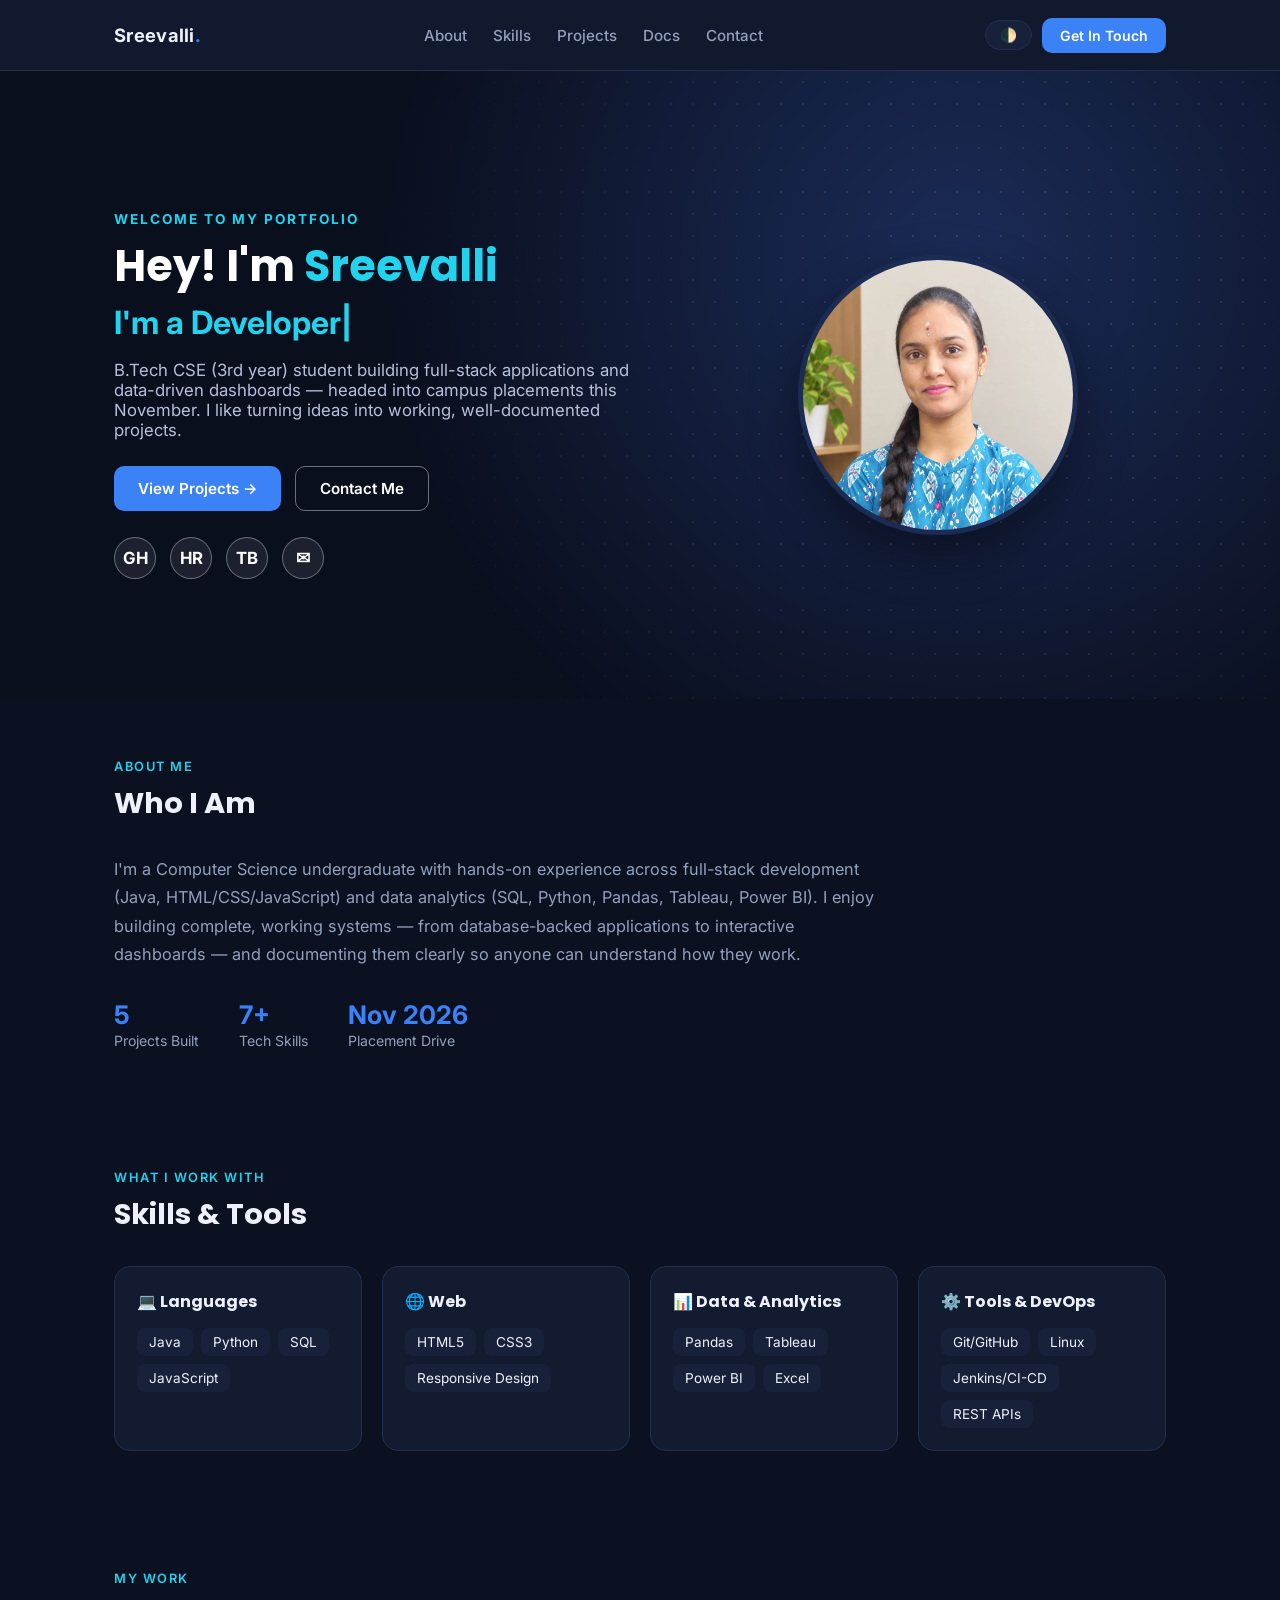
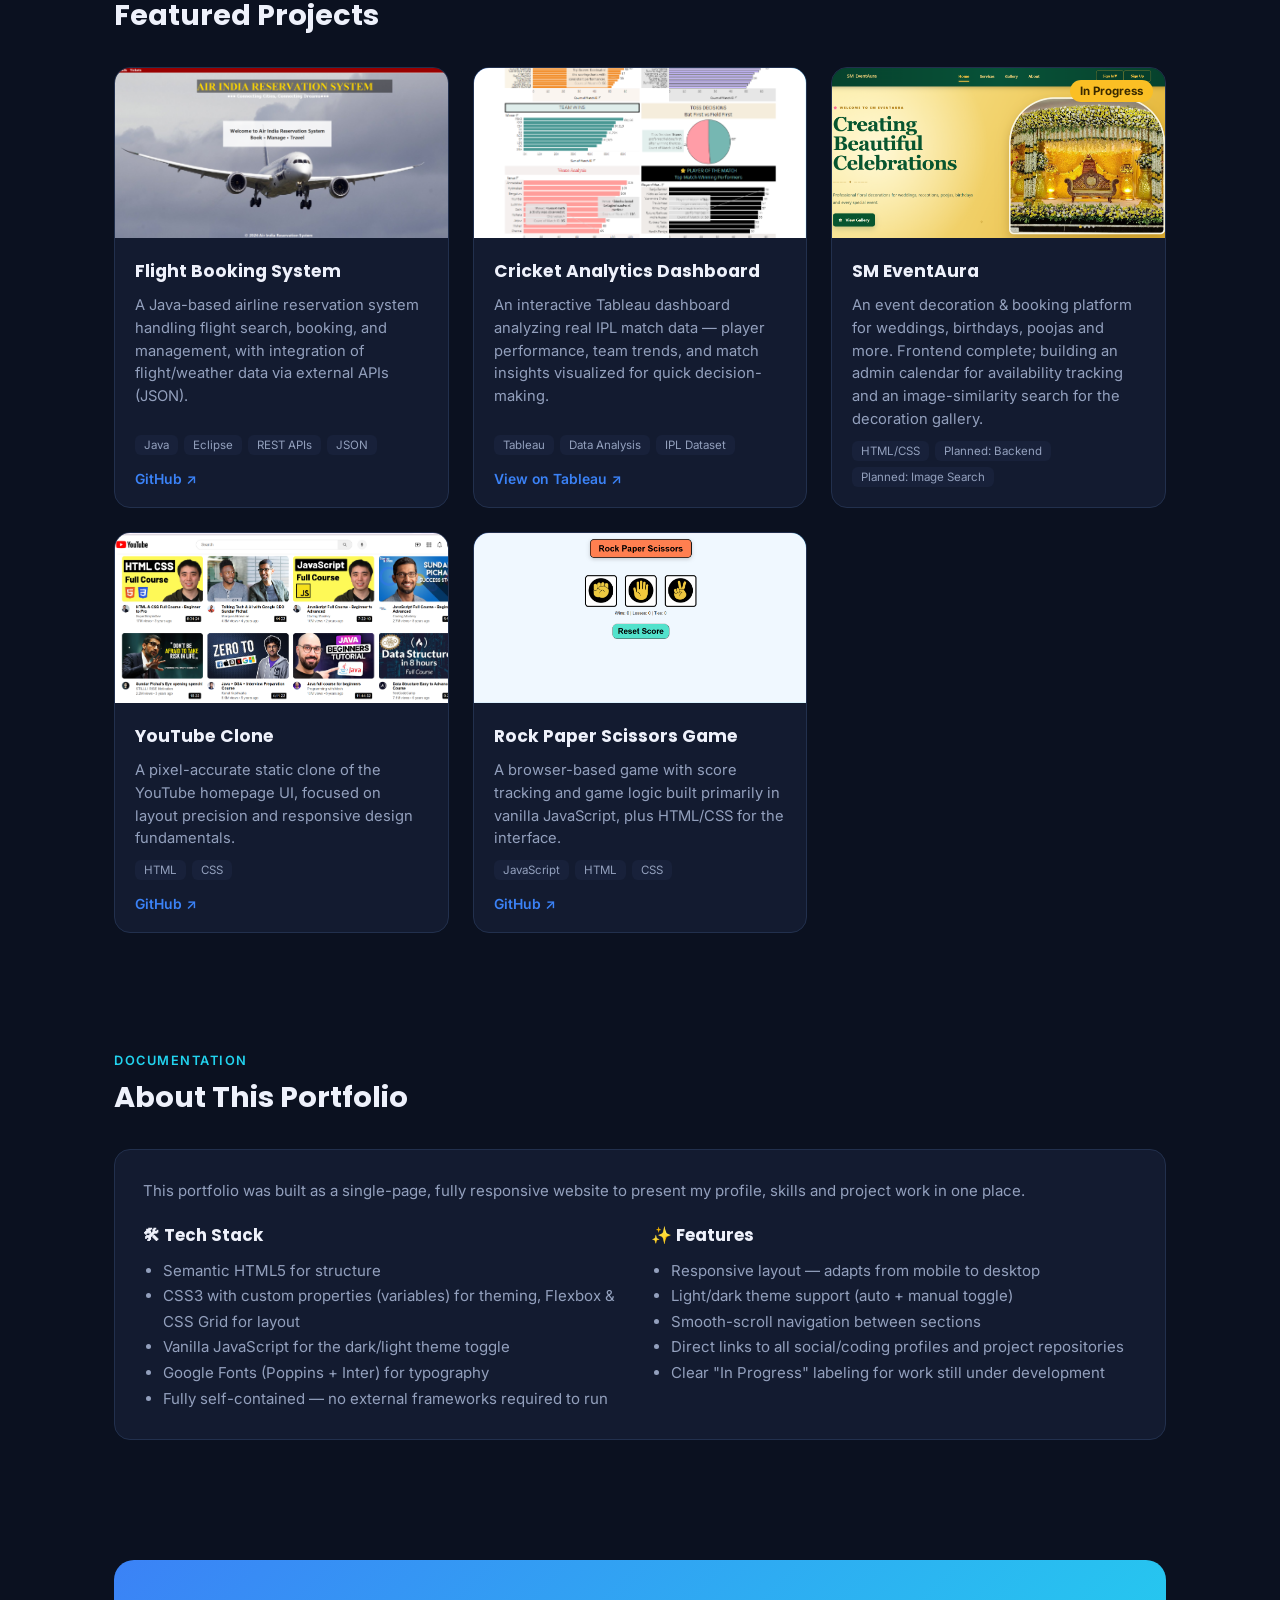
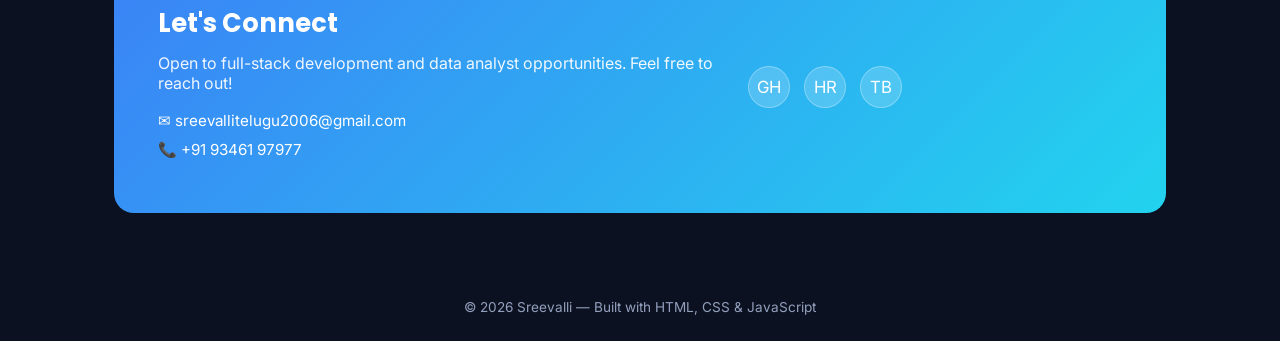
==== index.html @ 1c5c72eb "initial commit" ====
<!DOCTYPE html>
<html lang="en">
<head>
<meta charset="UTF-8">
<meta name="viewport" content="width=device-width, initial-scale=1, viewport-fit=cover">
<title>Sreevalli — Portfolio</title>
<link rel="preconnect" href="https://fonts.googleapis.com">
<link rel="preconnect" href="https://fonts.gstatic.com" crossorigin>
<link href="https://fonts.googleapis.com/css2?family=Poppins:wght@500;600;700&family=Inter:wght@400;500;600&display=swap" rel="stylesheet">
<style>
:root{
  --bg:#0b1120; --surface:#131b30; --text:#eef1fb; --muted:#93a0bd;
  --accent:#3b82f6; --accent2:#22d3ee; --border:#22304d; --chip:#18213a;
  --radius:16px; --herobg:#0a0f1e;
}
:root[data-theme="light"]{
  --bg:#f7f8fb; --surface:#ffffff; --text:#1c2333; --muted:#5b6472;
  --accent:#4f46e5; --accent2:#0d9488; --border:#e6e8f0; --chip:#eef0fb;
  --herobg:#0a0f1e;
}
*{box-sizing:border-box; margin:0; padding:0;}
html{scroll-behavior:smooth; scroll-padding-top: calc(70px + env(safe-area-inset-top,0px));}
body{
  background:var(--bg); color:var(--text); font-family:'Inter',sans-serif;
  padding-top:env(safe-area-inset-top,0px); padding-bottom:env(safe-area-inset-bottom,0px);
}
h1,h2,h3{font-family:'Poppins',sans-serif;}
a{color:inherit; text-decoration:none;}
img{max-width:100%; display:block;}
.wrap{max-width:1100px; margin:0 auto; padding:0 24px;}

/* NAV */
header{
  position:sticky; top:0; z-index:50; background:color-mix(in srgb, var(--surface) 88%, transparent);
  backdrop-filter:blur(10px); border-bottom:1px solid var(--border);
  padding-top:env(safe-area-inset-top,0px);
}
nav{display:flex; align-items:center; justify-content:space-between; height:70px;}
.logo{font-weight:700; font-size:1.15rem; letter-spacing:.3px;}
.navlinks{display:flex; gap:26px; font-size:.95rem; font-weight:500;}
.navlinks a{color:var(--muted); transition:color .2s;}
.navlinks a:hover{color:var(--accent);}
.themebtn{
  border:1px solid var(--border); background:var(--chip); color:var(--text);
  border-radius:20px; padding:6px 14px; font-size:.85rem; cursor:pointer;
}

/* HERO */
.herosection{
  background:radial-gradient(circle at 75% 30%, #1b2b57 0%, var(--herobg) 55%);
  position:relative; overflow:hidden; color:#eef1fb;
}
.herosection::before{
  content:""; position:absolute; inset:0;
  background-image:radial-gradient(rgba(255,255,255,.14) 1.4px, transparent 1.4px);
  background-size:22px 22px; -webkit-mask-image:radial-gradient(circle at 78% 45%, #000 0%, transparent 60%);
  mask-image:radial-gradient(circle at 78% 45%, #000 0%, transparent 60%);
}
.hero{padding:80px 0 60px; display:grid; grid-template-columns:1.1fr .9fr; gap:40px; align-items:center; position:relative; z-index:1;}
.eyebrow{color:var(--accent2); font-weight:700; font-size:.85rem; letter-spacing:2px; text-transform:uppercase; margin-bottom:14px;}
.hero h1{font-size:2.7rem; line-height:1.2; margin-bottom:10px; color:#fff;}
.hero .typeline{font-size:2rem; font-weight:700; color:var(--accent2); margin-bottom:18px; min-height:2.4rem;}
.hero .typeline::after{content:"|"; animation:blink 1s step-start infinite;}
@keyframes blink{50%{opacity:0;}}
.hero h1 span{color:var(--accent2);}
.hero p{color:#b7c0d9; font-size:1.05rem; max-width:520px; margin-bottom:26px;}
.herosection .social{
  background:rgba(255,255,255,.08); border:1.5px solid rgba(255,255,255,.35);
  color:#fff; font-weight:700;
}
.herosection .social:hover{background:var(--accent2); border-color:var(--accent2); color:#0a0f1e;}
.herosection .btn-outline{border-color:rgba(255,255,255,.4); color:#fff;}
.btnrow{display:flex; gap:14px; flex-wrap:wrap; margin-bottom:26px;}
.btn{padding:12px 24px; border-radius:10px; font-weight:600; font-size:.95rem; display:inline-flex; align-items:center; gap:8px;}
.btn-primary{background:var(--accent); color:#fff;}
.btn-outline{border:1.5px solid var(--border); color:var(--text);}
.socials{display:flex; gap:14px;}
.social{
  width:42px; height:42px; border-radius:50%; background:var(--chip); border:1px solid var(--border);
  display:flex; align-items:center; justify-content:center; font-size:1.05rem; transition:transform .2s, background .2s;
}
.social:hover{transform:translateY(-3px); background:var(--accent); color:#fff;}
.heroimg{
  position:relative; justify-self:center; width:280px; height:280px; border-radius:50%;
  overflow:hidden; border:5px solid var(--surface); box-shadow:0 20px 45px rgba(20,20,40,.18);
}
.heroimg img{width:100%; height:100%; object-fit:cover; object-position:center 8%;}

/* SECTION */
section{padding:60px 0;}
.sectiontag{color:var(--accent2); font-weight:600; font-size:.8rem; letter-spacing:1.5px; text-transform:uppercase;}
.sectiontitle{font-size:1.8rem; margin:8px 0 30px;}

/* ABOUT */
.about p{color:var(--muted); line-height:1.75; max-width:760px; font-size:1.02rem;}
.about .stats{display:flex; gap:40px; margin-top:30px; flex-wrap:wrap;}
.stat b{font-size:1.6rem; display:block; color:var(--accent);}
.stat span{color:var(--muted); font-size:.88rem;}

/* SKILLS */
.skillgrid{display:grid; grid-template-columns:repeat(auto-fit,minmax(230px,1fr)); gap:20px;}
.skillcard{background:var(--surface); border:1px solid var(--border); border-radius:var(--radius); padding:22px;}
.skillcard h3{font-size:1rem; margin-bottom:14px;}
.chips{display:flex; flex-wrap:wrap; gap:8px;}
.chip{background:var(--chip); border-radius:8px; padding:6px 12px; font-size:.85rem; color:var(--text);}

/* PROJECTS */
.projgrid{display:grid; grid-template-columns:repeat(auto-fit,minmax(300px,1fr)); gap:24px;}
.card{
  background:var(--surface); border:1px solid var(--border); border-radius:var(--radius);
  overflow:hidden; display:flex; flex-direction:column;
}
.cardimg{height:170px; background:linear-gradient(135deg,var(--accent),var(--accent2)); display:flex; align-items:center; justify-content:center; overflow:hidden; position:relative;}
.cardimg img{width:100%; height:100%; object-fit:cover;}
.cardimg .emoji{font-size:3rem;}
.badge{
  position:absolute; top:12px; right:12px; background:#fbbf24; color:#3a2a00; font-size:.72rem;
  font-weight:700; padding:4px 10px; border-radius:20px;
}
.cardbody{padding:20px; display:flex; flex-direction:column; gap:10px; flex:1;}
.cardbody h3{font-size:1.08rem;}
.cardbody p{color:var(--muted); font-size:.92rem; line-height:1.55; flex:1;}
.tags{display:flex; flex-wrap:wrap; gap:6px;}
.tag{font-size:.72rem; background:var(--chip); padding:3px 9px; border-radius:6px; color:var(--muted);}
.cardlinks{display:flex; gap:14px; margin-top:6px; font-size:.87rem; font-weight:600;}
.cardlinks a{color:var(--accent);}
.cardlinks a:hover{text-decoration:underline;}

/* DOCS */
.docbox{background:var(--surface); border:1px solid var(--border); border-radius:var(--radius); padding:28px;}
.docbox h3{font-size:1.05rem; margin-bottom:10px;}
.docbox p, .docbox li{color:var(--muted); font-size:.94rem; line-height:1.7;}
.docbox ul{padding-left:20px; margin-top:6px;}
.docgrid{display:grid; grid-template-columns:1fr 1fr; gap:22px; margin-top:18px;}

/* CONTACT */
.contactcard{
  background:linear-gradient(135deg,var(--accent),var(--accent2)); border-radius:20px; padding:44px;
  color:#fff; display:grid; grid-template-columns:1.2fr .8fr; gap:30px; align-items:center;
}
.contactcard h2{font-size:1.6rem; margin-bottom:10px;}
.contactcard p{opacity:.92; margin-bottom:18px;}
.contactcard .item{display:flex; align-items:center; gap:10px; margin-bottom:10px; font-size:.95rem;}
.contactcard .social{background:rgba(255,255,255,.18); border-color:rgba(255,255,255,.3); color:#fff;}
.contactcard .social:hover{background:#fff; color:var(--accent);}
footer{text-align:center; padding:26px 0; color:var(--muted); font-size:.85rem;}

@media(max-width:800px){
  .hero{grid-template-columns:1fr; text-align:center; padding-top:40px;}
  .hero p{margin-left:auto; margin-right:auto;}
  .btnrow, .socials{justify-content:center;}
  .heroimg{order:-1; width:200px; height:200px;}
  .navlinks{display:none;}
  .contactcard{grid-template-columns:1fr;}
  .docgrid{grid-template-columns:1fr;}
}
</style>
</head>
<body>

<header>
  <div class="wrap"><nav>
    <div class="logo">Sreevalli<span style="color:var(--accent)">.</span></div>
    <div class="navlinks">
      <a href="#about">About</a><a href="#skills">Skills</a><a href="#projects">Projects</a><a href="#docs">Docs</a><a href="#contact">Contact</a>
    </div>
    <div style="display:flex; gap:10px; align-items:center;">
      <button class="themebtn" onclick="toggleTheme()">🌓</button>
      <a href="#contact" class="btn btn-primary" style="padding:9px 18px; font-size:.88rem;">Get In Touch</a>
    </div>
  </nav></div>
</header>

<section class="herosection" id="home"><div class="wrap">
  <div class="hero">
    <div>
      <div class="eyebrow">Welcome to my portfolio</div>
      <h1>Hey! I'm <span>Sreevalli</span></h1>
      <div class="typeline" id="typeline"></div>
      <p>B.Tech CSE (3rd year) student building full-stack applications and data-driven dashboards — headed into campus placements this November. I like turning ideas into working, well-documented projects.</p>
      <div class="btnrow">
        <a href="#projects" class="btn btn-primary">View Projects →</a>
        <a href="#contact" class="btn btn-outline">Contact Me</a>
      </div>
      <div class="socials">
        <a class="social" href="https://github.com/Sreevalli476" target="_blank" title="GitHub">GH</a>
        <a class="social" href="https://www.hackerrank.com/profile/sreevallitelugu1" target="_blank" title="HackerRank">HR</a>
        <a class="social" href="https://public.tableau.com/app/profile/sreevalli.telugu/vizzes" target="_blank" title="Tableau Public">TB</a>
        <a class="social" href="mailto:sreevallitelugu2006@gmail.com" title="Email">✉</a>
      </div>
    </div>
    <div class="heroimg" style="border-color:#1c2b52; box-shadow:0 20px 50px rgba(0,0,0,.4);"><img src="photo.jpg" alt="Sreevalli"></div>
  </div></div></section>

<div class="wrap">
  <section class="about" id="about">
    <div class="sectiontag">About Me</div>
    <h2 class="sectiontitle">Who I Am</h2>
    <p>I'm a Computer Science undergraduate with hands-on experience across full-stack development (Java, HTML/CSS/JavaScript) and data analytics (SQL, Python, Pandas, Tableau, Power BI). I enjoy building complete, working systems — from database-backed applications to interactive dashboards — and documenting them clearly so anyone can understand how they work.</p>
    <div class="stats">
      <div class="stat"><b>5</b><span>Projects Built</span></div>
      <div class="stat"><b>7+</b><span>Tech Skills</span></div>
      <div class="stat"><b>Nov 2026</b><span>Placement Drive</span></div>
    </div>
  </section>

  <section id="skills">
    <div class="sectiontag">What I Work With</div>
    <h2 class="sectiontitle">Skills &amp; Tools</h2>
    <div class="skillgrid">
      <div class="skillcard"><h3>💻 Languages</h3><div class="chips">
        <span class="chip">Java</span><span class="chip">Python</span><span class="chip">SQL</span><span class="chip">JavaScript</span>
      </div></div>
      <div class="skillcard"><h3>🌐 Web</h3><div class="chips">
        <span class="chip">HTML5</span><span class="chip">CSS3</span><span class="chip">Responsive Design</span>
      </div></div>
      <div class="skillcard"><h3>📊 Data &amp; Analytics</h3><div class="chips">
        <span class="chip">Pandas</span><span class="chip">Tableau</span><span class="chip">Power BI</span><span class="chip">Excel</span>
      </div></div>
      <div class="skillcard"><h3>⚙️ Tools &amp; DevOps</h3><div class="chips">
        <span class="chip">Git/GitHub</span><span class="chip">Linux</span><span class="chip">Jenkins/CI-CD</span><span class="chip">REST APIs</span>
      </div></div>
    </div>
  </section>

  <section id="projects">
    <div class="sectiontag">My Work</div>
    <h2 class="sectiontitle">Featured Projects</h2>
    <div class="projgrid">

      <div class="card">
        <div class="cardimg"><img src="flight.png" alt="Flight Booking System"></div>
        <div class="cardbody">
          <h3>Flight Booking System</h3>
          <p>A Java-based airline reservation system handling flight search, booking, and management, with integration of flight/weather data via external APIs (JSON).</p>
          <div class="tags"><span class="tag">Java</span><span class="tag">Eclipse</span><span class="tag">REST APIs</span><span class="tag">JSON</span></div>
          <div class="cardlinks"><a href="https://github.com/Sreevalli476/FlightBookingSystem" target="_blank">GitHub ↗</a></div>
        </div>
      </div>

      <div class="card">
        <div class="cardimg"><img src="tableau.png" alt="Cricket Analytics Dashboard"></div>
        <div class="cardbody">
          <h3>Cricket Analytics Dashboard</h3>
          <p>An interactive Tableau dashboard analyzing real IPL match data — player performance, team trends, and match insights visualized for quick decision-making.</p>
          <div class="tags"><span class="tag">Tableau</span><span class="tag">Data Analysis</span><span class="tag">IPL Dataset</span></div>
          <div class="cardlinks"><a href="https://public.tableau.com/app/profile/sreevalli.telugu/vizzes" target="_blank">View on Tableau ↗</a></div>
        </div>
      </div>

      <div class="card">
        <div class="cardimg"><img src="sm.png" alt="SM EventAura"><span class="badge">In Progress</span></div>
        <div class="cardbody">
          <h3>SM EventAura</h3>
          <p>An event decoration &amp; booking platform for weddings, birthdays, poojas and more. Frontend complete; building an admin calendar for availability tracking and an image-similarity search for the decoration gallery.</p>
          <div class="tags"><span class="tag">HTML/CSS</span><span class="tag">Planned: Backend</span><span class="tag">Planned: Image Search</span></div>
        </div>
      </div>

      <div class="card">
        <div class="cardimg"><img src="html-css.png" alt="YouTube Clone"></div>
        <div class="cardbody">
          <h3>YouTube Clone</h3>
          <p>A pixel-accurate static clone of the YouTube homepage UI, focused on layout precision and responsive design fundamentals.</p>
          <div class="tags"><span class="tag">HTML</span><span class="tag">CSS</span></div>
          <div class="cardlinks"><a href="https://github.com/Sreevalli476/youtube-clone-html-css" target="_blank">GitHub ↗</a></div>
        </div>
      </div>

      <div class="card">
        <div class="cardimg"><img src="rps.png" alt="Rock Paper Scissors Game"></div>
        <div class="cardbody">
          <h3>Rock Paper Scissors Game</h3>
          <p>A browser-based game with score tracking and game logic built primarily in vanilla JavaScript, plus HTML/CSS for the interface.</p>
          <div class="tags"><span class="tag">JavaScript</span><span class="tag">HTML</span><span class="tag">CSS</span></div>
          <div class="cardlinks"><a href="https://github.com/Sreevalli476/rock-paper-scissors-game" target="_blank">GitHub ↗</a></div>
        </div>
      </div>

    </div>
  </section>

  <section id="docs">
    <div class="sectiontag">Documentation</div>
    <h2 class="sectiontitle">About This Portfolio</h2>
    <div class="docbox">
      <p>This portfolio was built as a single-page, fully responsive website to present my profile, skills and project work in one place.</p>
      <div class="docgrid">
        <div>
          <h3>🛠 Tech Stack</h3>
          <ul>
            <li>Semantic HTML5 for structure</li>
            <li>CSS3 with custom properties (variables) for theming, Flexbox &amp; CSS Grid for layout</li>
            <li>Vanilla JavaScript for the dark/light theme toggle</li>
            <li>Google Fonts (Poppins + Inter) for typography</li>
            <li>Fully self-contained — no external frameworks required to run</li>
          </ul>
        </div>
        <div>
          <h3>✨ Features</h3>
          <ul>
            <li>Responsive layout — adapts from mobile to desktop</li>
            <li>Light/dark theme support (auto + manual toggle)</li>
            <li>Smooth-scroll navigation between sections</li>
            <li>Direct links to all social/coding profiles and project repositories</li>
            <li>Clear "In Progress" labeling for work still under development</li>
          </ul>
        </div>
      </div>
    </div>
  </section>

  <section id="contact">
    <div class="contactcard">
      <div>
        <h2>Let's Connect</h2>
        <p>Open to full-stack development and data analyst opportunities. Feel free to reach out!</p>
        <div class="item">✉ sreevallitelugu2006@gmail.com</div>
        <div class="item">📞 +91 93461 97977</div>
      </div>
      <div class="socials">
        <a class="social" href="https://github.com/Sreevalli476" target="_blank">GH</a>
        <a class="social" href="https://www.hackerrank.com/profile/sreevallitelugu1" target="_blank">HR</a>
        <a class="social" href="https://public.tableau.com/app/profile/sreevalli.telugu/vizzes" target="_blank">TB</a>
      </div>
    </div>
  </section>
</div>

<footer>© 2026 Sreevalli — Built with HTML, CSS &amp; JavaScript</footer>

<script>
function toggleTheme(){
  const root = document.documentElement;
  if(root.getAttribute('data-theme') === 'light'){ root.removeAttribute('data-theme'); }
  else { root.setAttribute('data-theme','light'); }
}
(function(){
  const roles = ["I'm a Developer", "I'm a Data Analyst", "I build full-stack apps"];
  const el = document.getElementById('typeline');
  if(!el) return;
  let r = 0, i = 0, deleting = false;
  function tick(){
    const word = roles[r];
    el.textContent = deleting ? word.slice(0, i--) : word.slice(0, i++);
    let delay = deleting ? 40 : 80;
    if(!deleting && i > word.length){ deleting = true; delay = 1200; }
    else if(deleting && i < 0){ deleting = false; r = (r+1) % roles.length; i = 0; delay = 300; }
    setTimeout(tick, delay);
  }
  tick();
})();
</script>
</body>
</html>
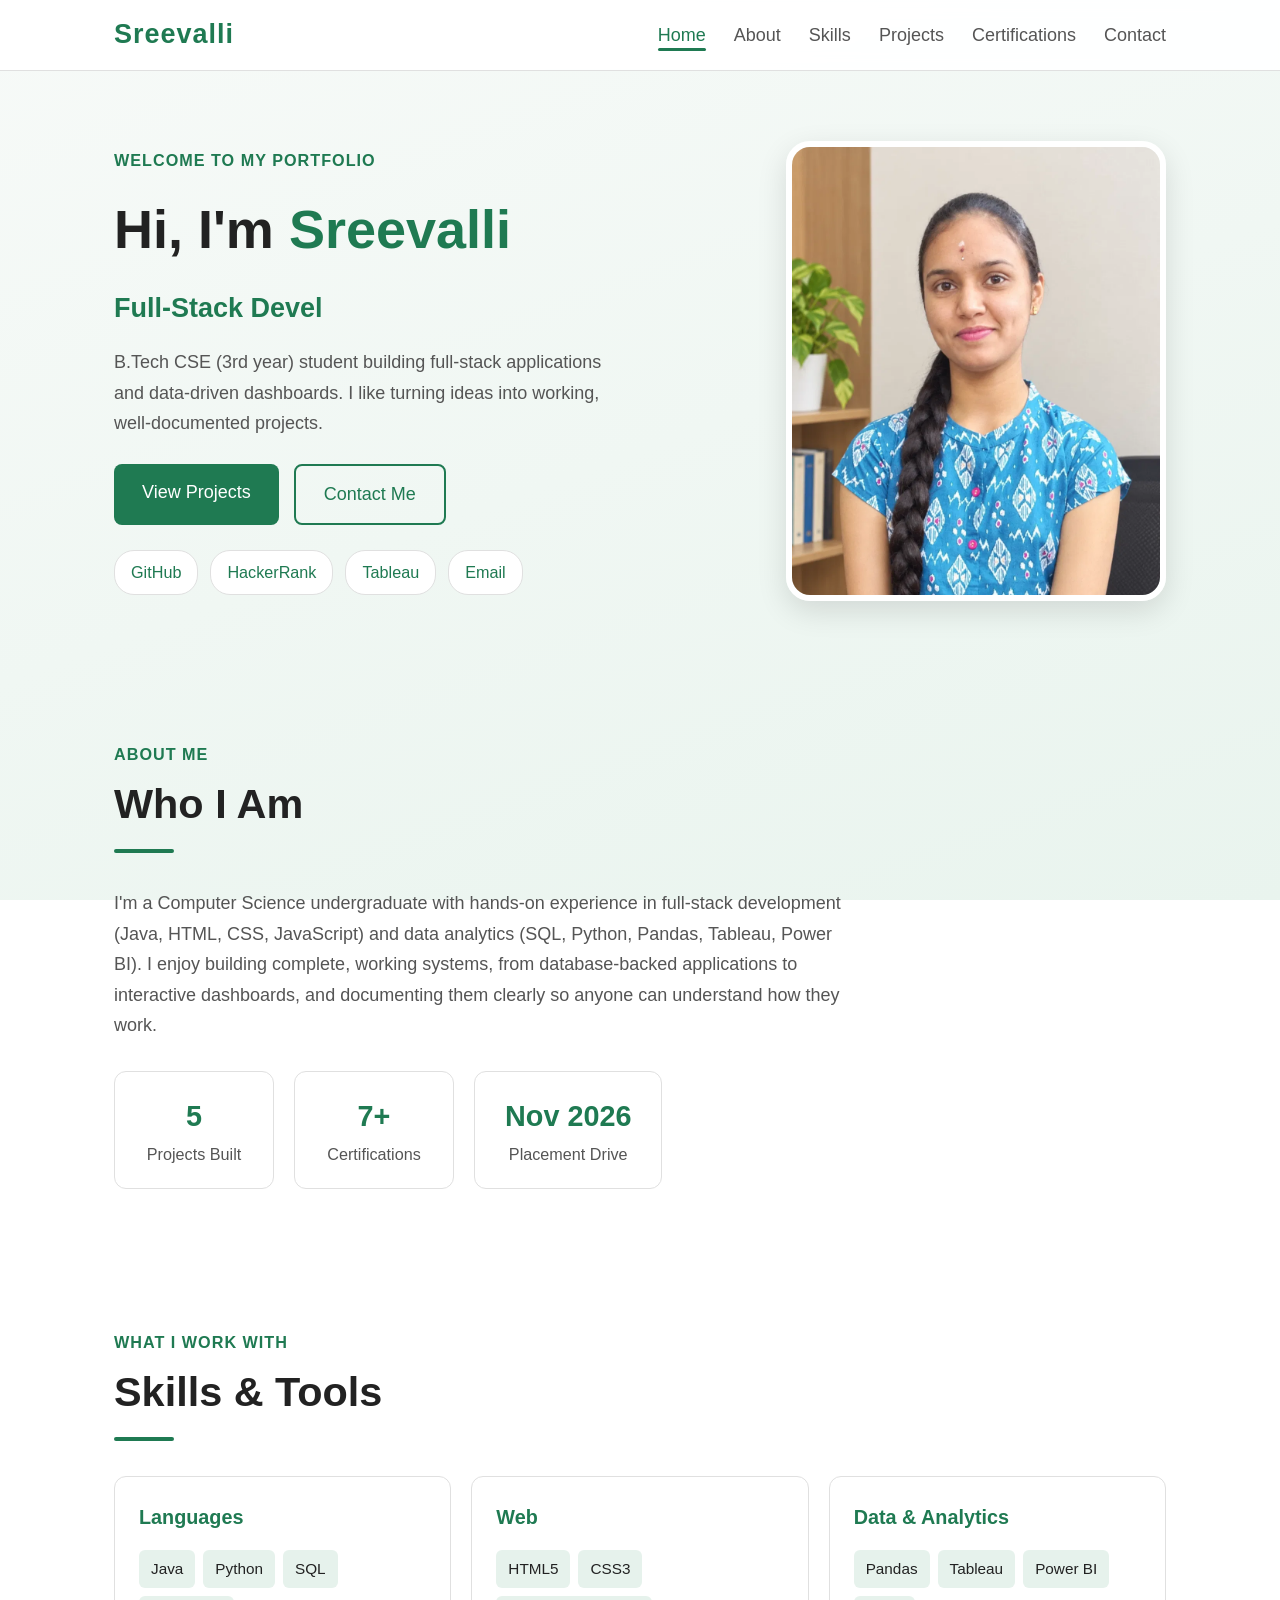
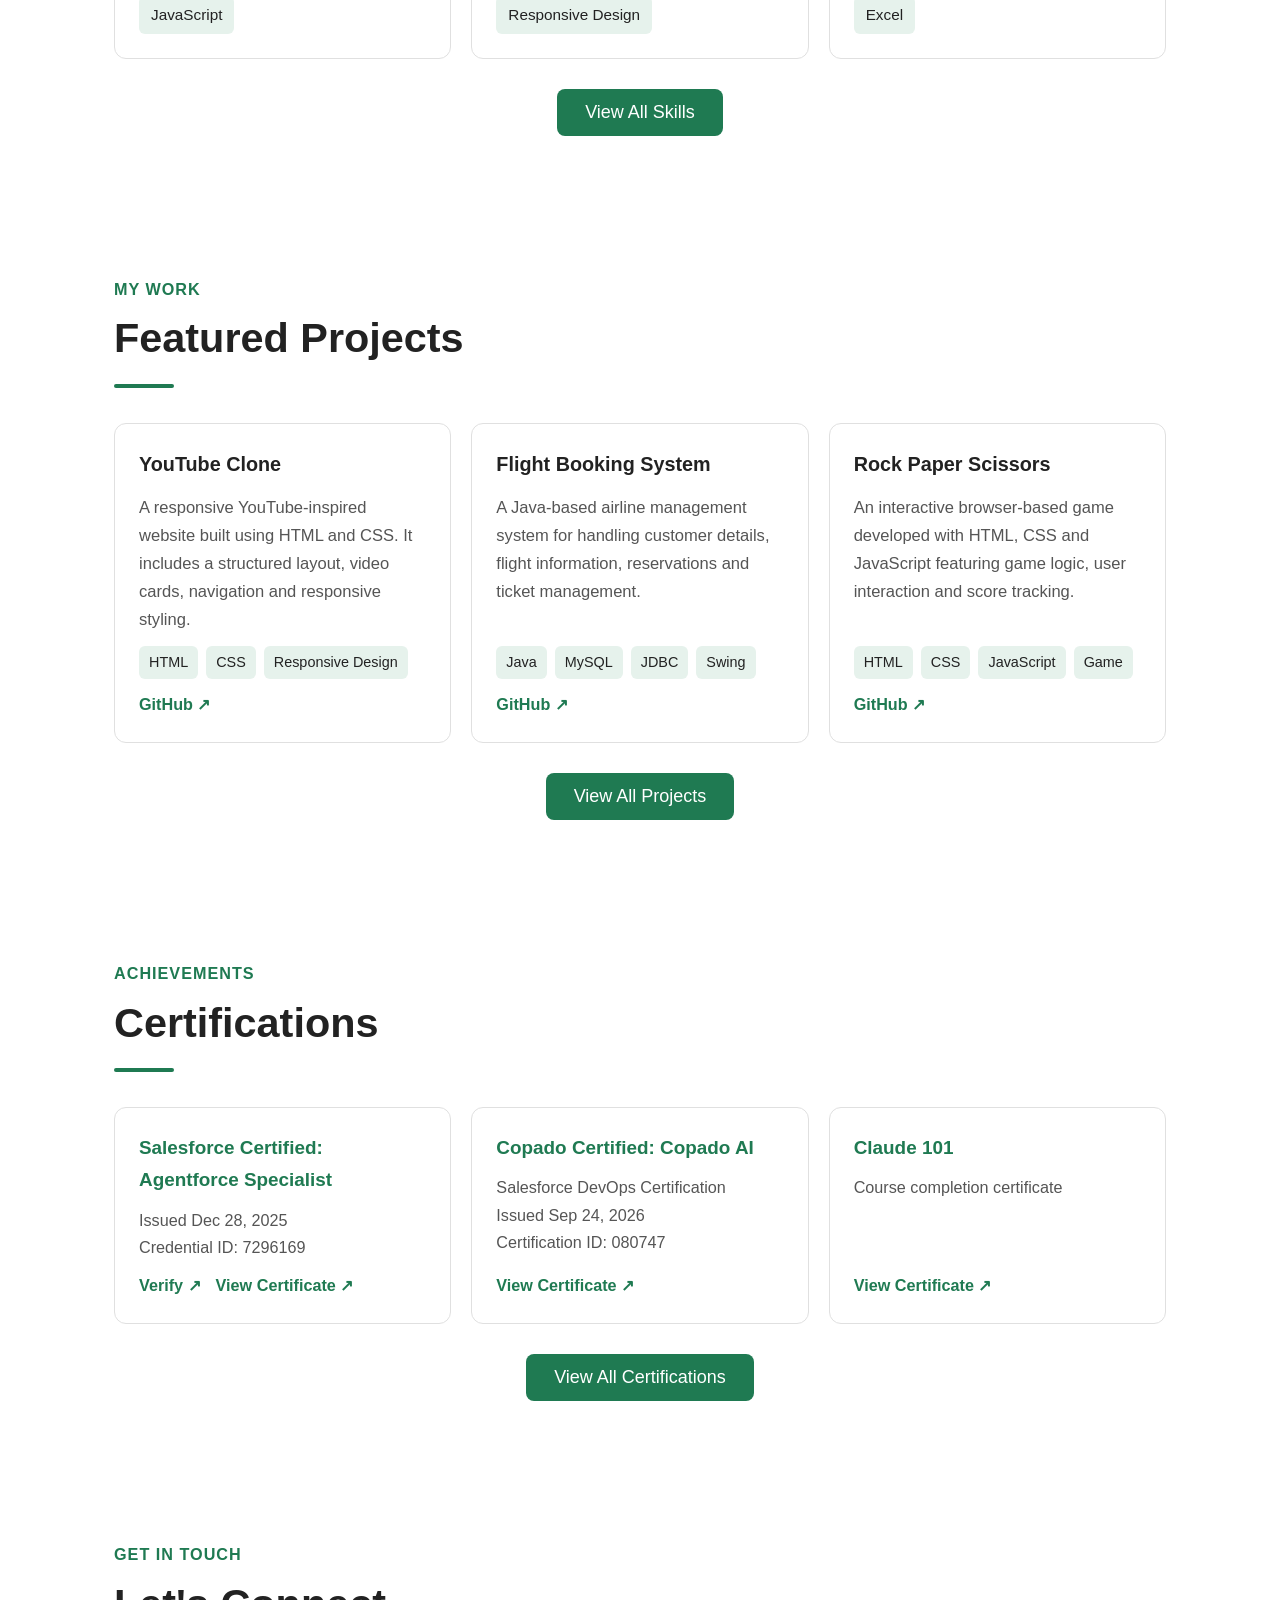
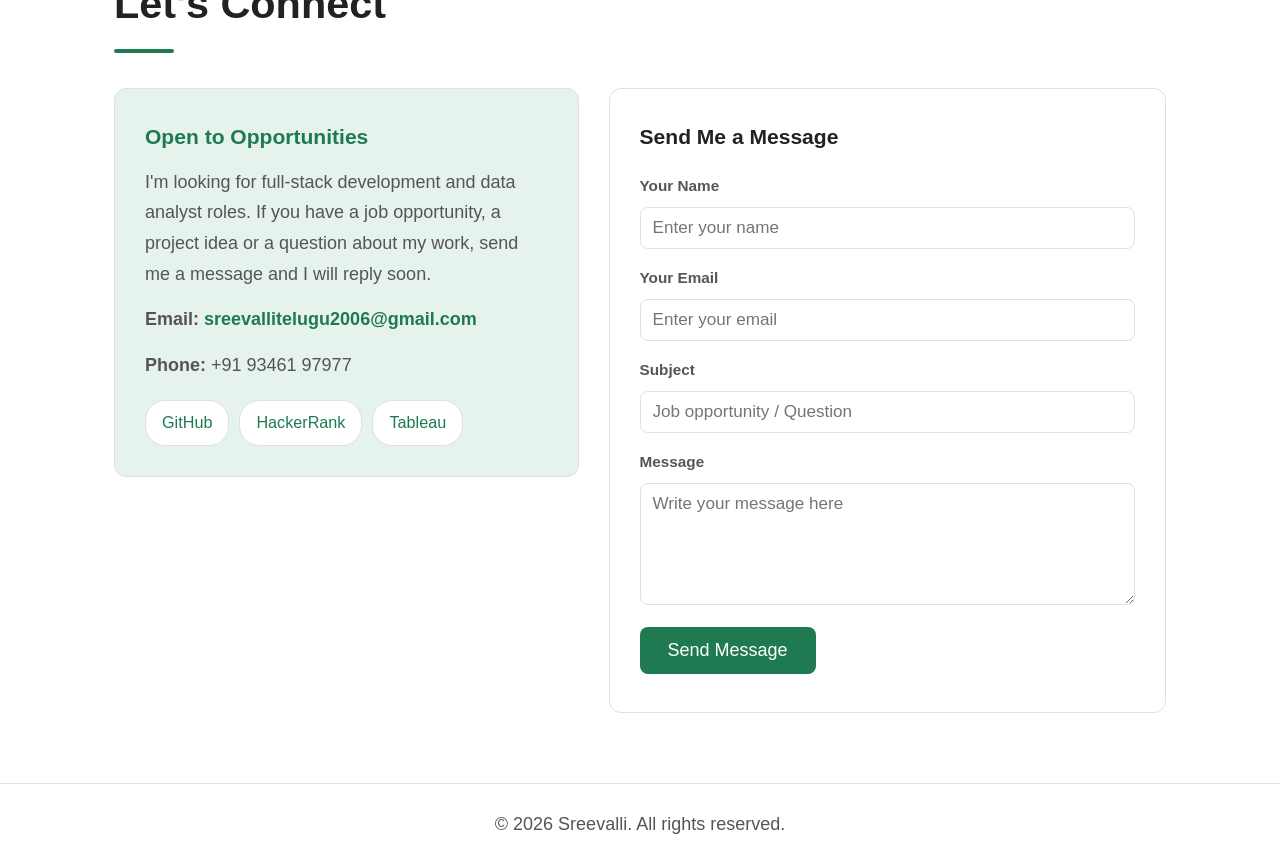
==== commit f4c929c2: "Update portfolio with new design and sections" ====
--- a/index.html
+++ b/index.html
@@ -1,355 +1,53 @@
 <!DOCTYPE html>
 <html lang="en">
 <head>
-<meta charset="UTF-8">
-<meta name="viewport" content="width=device-width, initial-scale=1, viewport-fit=cover">
-<title>Sreevalli — Portfolio</title>
-<link rel="preconnect" href="https://fonts.googleapis.com">
-<link rel="preconnect" href="https://fonts.gstatic.com" crossorigin>
-<link href="https://fonts.googleapis.com/css2?family=Poppins:wght@500;600;700&family=Inter:wght@400;500;600&display=swap" rel="stylesheet">
-<style>
-:root{
-  --bg:#0b1120; --surface:#131b30; --text:#eef1fb; --muted:#93a0bd;
-  --accent:#3b82f6; --accent2:#22d3ee; --border:#22304d; --chip:#18213a;
-  --radius:16px; --herobg:#0a0f1e;
-}
-:root[data-theme="light"]{
-  --bg:#f7f8fb; --surface:#ffffff; --text:#1c2333; --muted:#5b6472;
-  --accent:#4f46e5; --accent2:#0d9488; --border:#e6e8f0; --chip:#eef0fb;
-  --herobg:#0a0f1e;
-}
-*{box-sizing:border-box; margin:0; padding:0;}
-html{scroll-behavior:smooth; scroll-padding-top: calc(70px + env(safe-area-inset-top,0px));}
-body{
-  background:var(--bg); color:var(--text); font-family:'Inter',sans-serif;
-  padding-top:env(safe-area-inset-top,0px); padding-bottom:env(safe-area-inset-bottom,0px);
-}
-h1,h2,h3{font-family:'Poppins',sans-serif;}
-a{color:inherit; text-decoration:none;}
-img{max-width:100%; display:block;}
-.wrap{max-width:1100px; margin:0 auto; padding:0 24px;}
+  <meta charset="UTF-8">
+  <meta name="viewport" content="width=device-width, initial-scale=1.0">
+  <title>Sreevalli | Portfolio</title>
 
-/* NAV */
-header{
-  position:sticky; top:0; z-index:50; background:color-mix(in srgb, var(--surface) 88%, transparent);
-  backdrop-filter:blur(10px); border-bottom:1px solid var(--border);
-  padding-top:env(safe-area-inset-top,0px);
-}
-nav{display:flex; align-items:center; justify-content:space-between; height:70px;}
-.logo{font-weight:700; font-size:1.15rem; letter-spacing:.3px;}
-.navlinks{display:flex; gap:26px; font-size:.95rem; font-weight:500;}
-.navlinks a{color:var(--muted); transition:color .2s;}
-.navlinks a:hover{color:var(--accent);}
-.themebtn{
-  border:1px solid var(--border); background:var(--chip); color:var(--text);
-  border-radius:20px; padding:6px 14px; font-size:.85rem; cursor:pointer;
-}
-
-/* HERO */
-.herosection{
-  background:radial-gradient(circle at 75% 30%, #1b2b57 0%, var(--herobg) 55%);
-  position:relative; overflow:hidden; color:#eef1fb;
-}
-.herosection::before{
-  content:""; position:absolute; inset:0;
-  background-image:radial-gradient(rgba(255,255,255,.14) 1.4px, transparent 1.4px);
-  background-size:22px 22px; -webkit-mask-image:radial-gradient(circle at 78% 45%, #000 0%, transparent 60%);
-  mask-image:radial-gradient(circle at 78% 45%, #000 0%, transparent 60%);
-}
-.hero{padding:80px 0 60px; display:grid; grid-template-columns:1.1fr .9fr; gap:40px; align-items:center; position:relative; z-index:1;}
-.eyebrow{color:var(--accent2); font-weight:700; font-size:.85rem; letter-spacing:2px; text-transform:uppercase; margin-bottom:14px;}
-.hero h1{font-size:2.7rem; line-height:1.2; margin-bottom:10px; color:#fff;}
-.hero .typeline{font-size:2rem; font-weight:700; color:var(--accent2); margin-bottom:18px; min-height:2.4rem;}
-.hero .typeline::after{content:"|"; animation:blink 1s step-start infinite;}
-@keyframes blink{50%{opacity:0;}}
-.hero h1 span{color:var(--accent2);}
-.hero p{color:#b7c0d9; font-size:1.05rem; max-width:520px; margin-bottom:26px;}
-.herosection .social{
-  background:rgba(255,255,255,.08); border:1.5px solid rgba(255,255,255,.35);
-  color:#fff; font-weight:700;
-}
-.herosection .social:hover{background:var(--accent2); border-color:var(--accent2); color:#0a0f1e;}
-.herosection .btn-outline{border-color:rgba(255,255,255,.4); color:#fff;}
-.btnrow{display:flex; gap:14px; flex-wrap:wrap; margin-bottom:26px;}
-.btn{padding:12px 24px; border-radius:10px; font-weight:600; font-size:.95rem; display:inline-flex; align-items:center; gap:8px;}
-.btn-primary{background:var(--accent); color:#fff;}
-.btn-outline{border:1.5px solid var(--border); color:var(--text);}
-.socials{display:flex; gap:14px;}
-.social{
-  width:42px; height:42px; border-radius:50%; background:var(--chip); border:1px solid var(--border);
-  display:flex; align-items:center; justify-content:center; font-size:1.05rem; transition:transform .2s, background .2s;
-}
-.social:hover{transform:translateY(-3px); background:var(--accent); color:#fff;}
-.heroimg{
-  position:relative; justify-self:center; width:280px; height:280px; border-radius:50%;
-  overflow:hidden; border:5px solid var(--surface); box-shadow:0 20px 45px rgba(20,20,40,.18);
-}
-.heroimg img{width:100%; height:100%; object-fit:cover; object-position:center 8%;}
-
-/* SECTION */
-section{padding:60px 0;}
-.sectiontag{color:var(--accent2); font-weight:600; font-size:.8rem; letter-spacing:1.5px; text-transform:uppercase;}
-.sectiontitle{font-size:1.8rem; margin:8px 0 30px;}
-
-/* ABOUT */
-.about p{color:var(--muted); line-height:1.75; max-width:760px; font-size:1.02rem;}
-.about .stats{display:flex; gap:40px; margin-top:30px; flex-wrap:wrap;}
-.stat b{font-size:1.6rem; display:block; color:var(--accent);}
-.stat span{color:var(--muted); font-size:.88rem;}
-
-/* SKILLS */
-.skillgrid{display:grid; grid-template-columns:repeat(auto-fit,minmax(230px,1fr)); gap:20px;}
-.skillcard{background:var(--surface); border:1px solid var(--border); border-radius:var(--radius); padding:22px;}
-.skillcard h3{font-size:1rem; margin-bottom:14px;}
-.chips{display:flex; flex-wrap:wrap; gap:8px;}
-.chip{background:var(--chip); border-radius:8px; padding:6px 12px; font-size:.85rem; color:var(--text);}
-
-/* PROJECTS */
-.projgrid{display:grid; grid-template-columns:repeat(auto-fit,minmax(300px,1fr)); gap:24px;}
-.card{
-  background:var(--surface); border:1px solid var(--border); border-radius:var(--radius);
-  overflow:hidden; display:flex; flex-direction:column;
-}
-.cardimg{height:170px; background:linear-gradient(135deg,var(--accent),var(--accent2)); display:flex; align-items:center; justify-content:center; overflow:hidden; position:relative;}
-.cardimg img{width:100%; height:100%; object-fit:cover;}
-.cardimg .emoji{font-size:3rem;}
-.badge{
-  position:absolute; top:12px; right:12px; background:#fbbf24; color:#3a2a00; font-size:.72rem;
-  font-weight:700; padding:4px 10px; border-radius:20px;
-}
-.cardbody{padding:20px; display:flex; flex-direction:column; gap:10px; flex:1;}
-.cardbody h3{font-size:1.08rem;}
-.cardbody p{color:var(--muted); font-size:.92rem; line-height:1.55; flex:1;}
-.tags{display:flex; flex-wrap:wrap; gap:6px;}
-.tag{font-size:.72rem; background:var(--chip); padding:3px 9px; border-radius:6px; color:var(--muted);}
-.cardlinks{display:flex; gap:14px; margin-top:6px; font-size:.87rem; font-weight:600;}
-.cardlinks a{color:var(--accent);}
-.cardlinks a:hover{text-decoration:underline;}
-
-/* DOCS */
-.docbox{background:var(--surface); border:1px solid var(--border); border-radius:var(--radius); padding:28px;}
-.docbox h3{font-size:1.05rem; margin-bottom:10px;}
-.docbox p, .docbox li{color:var(--muted); font-size:.94rem; line-height:1.7;}
-.docbox ul{padding-left:20px; margin-top:6px;}
-.docgrid{display:grid; grid-template-columns:1fr 1fr; gap:22px; margin-top:18px;}
-
-/* CONTACT */
-.contactcard{
-  background:linear-gradient(135deg,var(--accent),var(--accent2)); border-radius:20px; padding:44px;
-  color:#fff; display:grid; grid-template-columns:1.2fr .8fr; gap:30px; align-items:center;
-}
-.contactcard h2{font-size:1.6rem; margin-bottom:10px;}
-.contactcard p{opacity:.92; margin-bottom:18px;}
-.contactcard .item{display:flex; align-items:center; gap:10px; margin-bottom:10px; font-size:.95rem;}
-.contactcard .social{background:rgba(255,255,255,.18); border-color:rgba(255,255,255,.3); color:#fff;}
-.contactcard .social:hover{background:#fff; color:var(--accent);}
-footer{text-align:center; padding:26px 0; color:var(--muted); font-size:.85rem;}
-
-@media(max-width:800px){
-  .hero{grid-template-columns:1fr; text-align:center; padding-top:40px;}
-  .hero p{margin-left:auto; margin-right:auto;}
-  .btnrow, .socials{justify-content:center;}
-  .heroimg{order:-1; width:200px; height:200px;}
-  .navlinks{display:none;}
-  .contactcard{grid-template-columns:1fr;}
-  .docgrid{grid-template-columns:1fr;}
-}
-</style>
+  <link rel="stylesheet" href="css/main.css">
+  <link rel="stylesheet" href="css/navbar.css">
+  <link rel="stylesheet" href="css/home.css">
+  <link rel="stylesheet" href="css/about.css">
+  <link rel="stylesheet" href="css/skills.css">
+  <link rel="stylesheet" href="css/projects.css">
+  <link rel="stylesheet" href="css/certifications.css">
+  <link rel="stylesheet" href="css/contact.css">
+  <link rel="stylesheet" href="css/responsive.css">
 </head>
 <body>
 
-<header>
-  <div class="wrap"><nav>
-    <div class="logo">Sreevalli<span style="color:var(--accent)">.</span></div>
-    <div class="navlinks">
-      <a href="#about">About</a><a href="#skills">Skills</a><a href="#projects">Projects</a><a href="#docs">Docs</a><a href="#contact">Contact</a>
-    </div>
-    <div style="display:flex; gap:10px; align-items:center;">
-      <button class="themebtn" onclick="toggleTheme()">🌓</button>
-      <a href="#contact" class="btn btn-primary" style="padding:9px 18px; font-size:.88rem;">Get In Touch</a>
-    </div>
-  </nav></div>
-</header>
+  <div id="progressBar"></div>
 
-<section class="herosection" id="home"><div class="wrap">
-  <div class="hero">
-    <div>
-      <div class="eyebrow">Welcome to my portfolio</div>
-      <h1>Hey! I'm <span>Sreevalli</span></h1>
-      <div class="typeline" id="typeline"></div>
-      <p>B.Tech CSE (3rd year) student building full-stack applications and data-driven dashboards — headed into campus placements this November. I like turning ideas into working, well-documented projects.</p>
-      <div class="btnrow">
-        <a href="#projects" class="btn btn-primary">View Projects →</a>
-        <a href="#contact" class="btn btn-outline">Contact Me</a>
-      </div>
-      <div class="socials">
-        <a class="social" href="https://github.com/Sreevalli476" target="_blank" title="GitHub">GH</a>
-        <a class="social" href="https://www.hackerrank.com/profile/sreevallitelugu1" target="_blank" title="HackerRank">HR</a>
-        <a class="social" href="https://public.tableau.com/app/profile/sreevalli.telugu/vizzes" target="_blank" title="Tableau Public">TB</a>
-        <a class="social" href="mailto:sreevallitelugu2006@gmail.com" title="Email">✉</a>
-      </div>
-    </div>
-    <div class="heroimg" style="border-color:#1c2b52; box-shadow:0 20px 50px rgba(0,0,0,.4);"><img src="photo.jpg" alt="Sreevalli"></div>
-  </div></div></section>
+  <header>
+    <nav>
+      <div class="logo">Sreevalli</div>
+      <ul class="nav-links">
+        <li><a href="#home">Home</a></li>
+        <li><a href="#about">About</a></li>
+        <li><a href="#skills">Skills</a></li>
+        <li><a href="#projects">Projects</a></li>
+        <li><a href="#certifications">Certifications</a></li>
+        <li><a href="#contact">Contact</a></li>
+      </ul>
+    </nav>
+  </header>
 
-<div class="wrap">
-  <section class="about" id="about">
-    <div class="sectiontag">About Me</div>
-    <h2 class="sectiontitle">Who I Am</h2>
-    <p>I'm a Computer Science undergraduate with hands-on experience across full-stack development (Java, HTML/CSS/JavaScript) and data analytics (SQL, Python, Pandas, Tableau, Power BI). I enjoy building complete, working systems — from database-backed applications to interactive dashboards — and documenting them clearly so anyone can understand how they work.</p>
-    <div class="stats">
-      <div class="stat"><b>5</b><span>Projects Built</span></div>
-      <div class="stat"><b>7+</b><span>Tech Skills</span></div>
-      <div class="stat"><b>Nov 2026</b><span>Placement Drive</span></div>
-    </div>
-  </section>
+  <main>
+    <section id="home"></section>
+    <section id="about"></section>
+    <section id="skills"></section>
+    <section id="projects"></section>
+    <section id="certifications"></section>
+    <section id="contact"></section>
+  </main>
 
-  <section id="skills">
-    <div class="sectiontag">What I Work With</div>
-    <h2 class="sectiontitle">Skills &amp; Tools</h2>
-    <div class="skillgrid">
-      <div class="skillcard"><h3>💻 Languages</h3><div class="chips">
-        <span class="chip">Java</span><span class="chip">Python</span><span class="chip">SQL</span><span class="chip">JavaScript</span>
-      </div></div>
-      <div class="skillcard"><h3>🌐 Web</h3><div class="chips">
-        <span class="chip">HTML5</span><span class="chip">CSS3</span><span class="chip">Responsive Design</span>
-      </div></div>
-      <div class="skillcard"><h3>📊 Data &amp; Analytics</h3><div class="chips">
-        <span class="chip">Pandas</span><span class="chip">Tableau</span><span class="chip">Power BI</span><span class="chip">Excel</span>
-      </div></div>
-      <div class="skillcard"><h3>⚙️ Tools &amp; DevOps</h3><div class="chips">
-        <span class="chip">Git/GitHub</span><span class="chip">Linux</span><span class="chip">Jenkins/CI-CD</span><span class="chip">REST APIs</span>
-      </div></div>
-    </div>
-  </section>
+  <footer>
+    <p>© 2026 Sreevalli. All rights reserved.</p>
+  </footer>
 
-  <section id="projects">
-    <div class="sectiontag">My Work</div>
-    <h2 class="sectiontitle">Featured Projects</h2>
-    <div class="projgrid">
+  <button id="scrollTopBtn" aria-label="Scroll to top">↑</button>
 
-      <div class="card">
-        <div class="cardimg"><img src="flight.png" alt="Flight Booking System"></div>
-        <div class="cardbody">
-          <h3>Flight Booking System</h3>
-          <p>A Java-based airline reservation system handling flight search, booking, and management, with integration of flight/weather data via external APIs (JSON).</p>
-          <div class="tags"><span class="tag">Java</span><span class="tag">Eclipse</span><span class="tag">REST APIs</span><span class="tag">JSON</span></div>
-          <div class="cardlinks"><a href="https://github.com/Sreevalli476/FlightBookingSystem" target="_blank">GitHub ↗</a></div>
-        </div>
-      </div>
-
-      <div class="card">
-        <div class="cardimg"><img src="tableau.png" alt="Cricket Analytics Dashboard"></div>
-        <div class="cardbody">
-          <h3>Cricket Analytics Dashboard</h3>
-          <p>An interactive Tableau dashboard analyzing real IPL match data — player performance, team trends, and match insights visualized for quick decision-making.</p>
-          <div class="tags"><span class="tag">Tableau</span><span class="tag">Data Analysis</span><span class="tag">IPL Dataset</span></div>
-          <div class="cardlinks"><a href="https://public.tableau.com/app/profile/sreevalli.telugu/vizzes" target="_blank">View on Tableau ↗</a></div>
-        </div>
-      </div>
-
-      <div class="card">
-        <div class="cardimg"><img src="sm.png" alt="SM EventAura"><span class="badge">In Progress</span></div>
-        <div class="cardbody">
-          <h3>SM EventAura</h3>
-          <p>An event decoration &amp; booking platform for weddings, birthdays, poojas and more. Frontend complete; building an admin calendar for availability tracking and an image-similarity search for the decoration gallery.</p>
-          <div class="tags"><span class="tag">HTML/CSS</span><span class="tag">Planned: Backend</span><span class="tag">Planned: Image Search</span></div>
-        </div>
-      </div>
-
-      <div class="card">
-        <div class="cardimg"><img src="html-css.png" alt="YouTube Clone"></div>
-        <div class="cardbody">
-          <h3>YouTube Clone</h3>
-          <p>A pixel-accurate static clone of the YouTube homepage UI, focused on layout precision and responsive design fundamentals.</p>
-          <div class="tags"><span class="tag">HTML</span><span class="tag">CSS</span></div>
-          <div class="cardlinks"><a href="https://github.com/Sreevalli476/youtube-clone-html-css" target="_blank">GitHub ↗</a></div>
-        </div>
-      </div>
-
-      <div class="card">
-        <div class="cardimg"><img src="rps.png" alt="Rock Paper Scissors Game"></div>
-        <div class="cardbody">
-          <h3>Rock Paper Scissors Game</h3>
-          <p>A browser-based game with score tracking and game logic built primarily in vanilla JavaScript, plus HTML/CSS for the interface.</p>
-          <div class="tags"><span class="tag">JavaScript</span><span class="tag">HTML</span><span class="tag">CSS</span></div>
-          <div class="cardlinks"><a href="https://github.com/Sreevalli476/rock-paper-scissors-game" target="_blank">GitHub ↗</a></div>
-        </div>
-      </div>
-
-    </div>
-  </section>
-
-  <section id="docs">
-    <div class="sectiontag">Documentation</div>
-    <h2 class="sectiontitle">About This Portfolio</h2>
-    <div class="docbox">
-      <p>This portfolio was built as a single-page, fully responsive website to present my profile, skills and project work in one place.</p>
-      <div class="docgrid">
-        <div>
-          <h3>🛠 Tech Stack</h3>
-          <ul>
-            <li>Semantic HTML5 for structure</li>
-            <li>CSS3 with custom properties (variables) for theming, Flexbox &amp; CSS Grid for layout</li>
-            <li>Vanilla JavaScript for the dark/light theme toggle</li>
-            <li>Google Fonts (Poppins + Inter) for typography</li>
-            <li>Fully self-contained — no external frameworks required to run</li>
-          </ul>
-        </div>
-        <div>
-          <h3>✨ Features</h3>
-          <ul>
-            <li>Responsive layout — adapts from mobile to desktop</li>
-            <li>Light/dark theme support (auto + manual toggle)</li>
-            <li>Smooth-scroll navigation between sections</li>
-            <li>Direct links to all social/coding profiles and project repositories</li>
-            <li>Clear "In Progress" labeling for work still under development</li>
-          </ul>
-        </div>
-      </div>
-    </div>
-  </section>
-
-  <section id="contact">
-    <div class="contactcard">
-      <div>
-        <h2>Let's Connect</h2>
-        <p>Open to full-stack development and data analyst opportunities. Feel free to reach out!</p>
-        <div class="item">✉ sreevallitelugu2006@gmail.com</div>
-        <div class="item">📞 +91 93461 97977</div>
-      </div>
-      <div class="socials">
-        <a class="social" href="https://github.com/Sreevalli476" target="_blank">GH</a>
-        <a class="social" href="https://www.hackerrank.com/profile/sreevallitelugu1" target="_blank">HR</a>
-        <a class="social" href="https://public.tableau.com/app/profile/sreevalli.telugu/vizzes" target="_blank">TB</a>
-      </div>
-    </div>
-  </section>
-</div>
-
-<footer>© 2026 Sreevalli — Built with HTML, CSS &amp; JavaScript</footer>
-
-<script>
-function toggleTheme(){
-  const root = document.documentElement;
-  if(root.getAttribute('data-theme') === 'light'){ root.removeAttribute('data-theme'); }
-  else { root.setAttribute('data-theme','light'); }
-}
-(function(){
-  const roles = ["I'm a Developer", "I'm a Data Analyst", "I build full-stack apps"];
-  const el = document.getElementById('typeline');
-  if(!el) return;
-  let r = 0, i = 0, deleting = false;
-  function tick(){
-    const word = roles[r];
-    el.textContent = deleting ? word.slice(0, i--) : word.slice(0, i++);
-    let delay = deleting ? 40 : 80;
-    if(!deleting && i > word.length){ deleting = true; delay = 1200; }
-    else if(deleting && i < 0){ deleting = false; r = (r+1) % roles.length; i = 0; delay = 300; }
-    setTimeout(tick, delay);
-  }
-  tick();
-})();
-</script>
+  <script src="script.js"></script>
 </body>
 </html>
--- a/css/main.css
+++ b/css/main.css
@@ -0,0 +1,256 @@
+* {
+  margin: 0;
+  padding: 0;
+  box-sizing: border-box;
+}
+
+:root {
+  --bg: #f5f7f6;
+  --white: #ffffff;
+  --text: #222222;
+  --muted: #555555;
+  --green: #1f7a52;
+  --light-green: #e6f2ec;
+  --border: #e0e0e0;
+}
+
+html {
+  scroll-behavior: smooth;
+  font-size: 18px;
+}
+
+body {
+  font-family: Arial, sans-serif;
+  background: linear-gradient(160deg, #f7faf8 0%, #e9f4ee 100%);
+  background-attachment: fixed;
+  color: var(--text);
+  line-height: 1.7;
+}
+
+::selection {
+  background: var(--green);
+  color: white;
+}
+
+a {
+  text-decoration: none;
+  color: inherit;
+}
+
+ul {
+  list-style: none;
+}
+
+img {
+  max-width: 100%;
+  display: block;
+}
+
+section {
+  max-width: 1100px;
+  margin: 0 auto;
+  padding: 70px 24px;
+  scroll-margin-top: 70px;
+}
+
+.section-tag {
+  color: var(--green);
+  font-weight: bold;
+  font-size: 0.9rem;
+  letter-spacing: 1px;
+  text-transform: uppercase;
+}
+
+.section-title {
+  font-size: 2.3rem;
+  margin-bottom: 35px;
+}
+
+.section-title::after {
+  content: "";
+  display: block;
+  width: 60px;
+  height: 4px;
+  background: var(--green);
+  border-radius: 4px;
+  margin-top: 10px;
+}
+
+/* Buttons */
+.btn {
+  display: inline-block;
+  padding: 13px 28px;
+  background: var(--green);
+  color: white;
+  border: none;
+  border-radius: 8px;
+  font-size: 1rem;
+  font-family: inherit;
+  cursor: pointer;
+  transition: transform 0.25s ease, box-shadow 0.25s ease;
+}
+
+.btn:hover {
+  transform: translateY(-3px);
+  box-shadow: 0 8px 18px rgba(31, 122, 82, 0.35);
+}
+
+/* Cards and boxes: smooth hover lift */
+.skill-card,
+.project-card,
+.cert-card,
+.stat {
+  transition: transform 0.3s ease, box-shadow 0.3s ease, border-color 0.3s ease;
+}
+
+.skill-card:hover,
+.project-card:hover,
+.cert-card:hover,
+.stat:hover {
+  transform: translateY(-8px);
+}
+
+/* Small tags: turn green on hover */
+.skill-tags span,
+.project-tags span {
+  transition: all 0.25s ease;
+}
+
+.skill-tags span:hover,
+.project-tags span:hover {
+  background: var(--green);
+  color: white;
+  transform: translateY(-2px);
+}
+
+/* Form fields: glow when selected */
+.contact-form input,
+.contact-form textarea {
+  transition: border-color 0.25s ease, box-shadow 0.25s ease;
+}
+
+.contact-form input:focus,
+.contact-form textarea:focus {
+  box-shadow: 0 0 0 4px rgba(31, 122, 82, 0.15);
+}
+
+/* Extra cards shown by the View All buttons */
+.hidden-skill.revealed {
+  display: block;
+  animation: popIn 0.5s ease backwards;
+}
+
+.hidden-project.revealed,
+.hidden-cert.revealed {
+  display: flex;
+  animation: popIn 0.5s ease backwards;
+}
+
+/* Scroll reveal (added by script.js) */
+.reveal {
+  opacity: 0;
+}
+
+.reveal.in-view {
+  animation: fadeUp 0.8s ease both;
+}
+
+/* Top progress bar */
+#progressBar {
+  position: fixed;
+  top: 0;
+  left: 0;
+  height: 4px;
+  width: 0;
+  background: linear-gradient(90deg, var(--green), #3fae7d);
+  z-index: 200;
+}
+
+/* Scroll to top button */
+#scrollTopBtn {
+  position: fixed;
+  right: 25px;
+  bottom: 25px;
+  width: 52px;
+  height: 52px;
+  border: none;
+  border-radius: 50%;
+  background: var(--green);
+  color: white;
+  font-size: 1.5rem;
+  cursor: pointer;
+  box-shadow: 0 6px 16px rgba(0, 0, 0, 0.25);
+  opacity: 0;
+  visibility: hidden;
+  transform: translateY(20px);
+  transition: all 0.3s ease;
+  z-index: 150;
+}
+
+#scrollTopBtn.show {
+  opacity: 1;
+  visibility: visible;
+  transform: translateY(0);
+}
+
+#scrollTopBtn:hover {
+  transform: translateY(-5px);
+  background: #166040;
+}
+
+footer {
+  text-align: center;
+  padding: 25px;
+  color: var(--muted);
+  background: var(--white);
+  border-top: 1px solid var(--border);
+}
+
+/* Animations */
+@keyframes fadeUp {
+  from {
+    opacity: 0;
+    transform: translateY(40px);
+  }
+  to {
+    opacity: 1;
+    transform: translateY(0);
+  }
+}
+
+@keyframes popIn {
+  from {
+    opacity: 0;
+    transform: translateY(30px) scale(0.95);
+  }
+  to {
+    opacity: 1;
+    transform: translateY(0) scale(1);
+  }
+}
+
+@keyframes slideDown {
+  from {
+    opacity: 0;
+    transform: translateY(-40px);
+  }
+  to {
+    opacity: 1;
+    transform: translateY(0);
+  }
+}
+
+@keyframes float {
+  0%, 100% {
+    transform: translateY(0);
+  }
+  50% {
+    transform: translateY(-14px);
+  }
+}
+
+@keyframes blink {
+  50% {
+    opacity: 0;
+  }
+}
--- a/css/navbar.css
+++ b/css/navbar.css
@@ -0,0 +1,61 @@
+header {
+  position: sticky;
+  top: 0;
+  z-index: 100;
+  background: rgba(255, 255, 255, 0.92);
+  backdrop-filter: blur(8px);
+  border-bottom: 1px solid var(--border);
+  animation: slideDown 0.7s ease backwards;
+}
+
+nav {
+  max-width: 1100px;
+  margin: 0 auto;
+  padding: 0 24px;
+  height: 70px;
+  display: flex;
+  align-items: center;
+  justify-content: space-between;
+}
+
+.logo {
+  font-size: 1.5rem;
+  font-weight: bold;
+  color: var(--green);
+  letter-spacing: 1px;
+}
+
+.nav-links {
+  display: flex;
+  gap: 28px;
+}
+
+.nav-links a {
+  position: relative;
+  color: var(--muted);
+  font-size: 1rem;
+  padding: 6px 0;
+  transition: color 0.25s ease;
+}
+
+.nav-links a::after {
+  content: "";
+  position: absolute;
+  left: 0;
+  bottom: 0;
+  width: 0;
+  height: 3px;
+  background: var(--green);
+  border-radius: 3px;
+  transition: width 0.3s ease;
+}
+
+.nav-links a:hover,
+.nav-links a.active {
+  color: var(--green);
+}
+
+.nav-links a:hover::after,
+.nav-links a.active::after {
+  width: 100%;
+}
--- a/css/home.css
+++ b/css/home.css
@@ -0,0 +1,73 @@
+.hero {
+  display: flex;
+  align-items: center;
+  justify-content: space-between;
+  gap: 50px;
+}
+
+.hero-text {
+  flex: 1;
+}
+
+.hero-text h1 {
+  font-size: 3rem;
+  margin: 10px 0;
+}
+
+.hero-text h1 span {
+  color: var(--green);
+}
+
+.hero-text h2 {
+  font-size: 1.5rem;
+  color: var(--green);
+  margin-bottom: 15px;
+}
+
+.hero-desc {
+  color: var(--muted);
+  max-width: 520px;
+  margin-bottom: 25px;
+}
+
+.hero-buttons {
+  display: flex;
+  gap: 15px;
+  margin-bottom: 25px;
+}
+
+.btn-outline {
+  background: transparent;
+  color: var(--green);
+  border: 2px solid var(--green);
+}
+
+.hero-social {
+  display: flex;
+  gap: 12px;
+  flex-wrap: wrap;
+}
+
+.hero-social a {
+  padding: 8px 16px;
+  background: var(--white);
+  border: 1px solid var(--border);
+  border-radius: 20px;
+  color: var(--green);
+  font-size: 0.9rem;
+}
+
+.hero-social a:hover {
+  background: var(--green);
+  color: white;
+}
+
+.hero-image img {
+  width: 380px;
+  height: 460px;
+  object-fit: cover;
+  object-position: top;
+  border-radius: 24px;
+  border: 6px solid var(--white);
+  box-shadow: 0 10px 30px rgba(0, 0, 0, 0.12);
+}
--- a/css/about.css
+++ b/css/about.css
@@ -0,0 +1,30 @@
+.about-text {
+  color: var(--muted);
+  max-width: 750px;
+  margin-bottom: 30px;
+}
+
+.about-stats {
+  display: flex;
+  gap: 20px;
+  flex-wrap: wrap;
+}
+
+.stat {
+  background: var(--white);
+  border: 1px solid var(--border);
+  border-radius: 12px;
+  padding: 20px 30px;
+  text-align: center;
+  min-width: 160px;
+}
+
+.stat h3 {
+  color: var(--green);
+  font-size: 1.6rem;
+}
+
+.stat p {
+  color: var(--muted);
+  font-size: 0.9rem;
+}
--- a/css/skills.css
+++ b/css/skills.css
@@ -0,0 +1,46 @@
+.skills-grid {
+  display: grid;
+  grid-template-columns: repeat(3, 1fr);
+  gap: 20px;
+}
+
+.skill-card {
+  background: var(--white);
+  border: 1px solid var(--border);
+  border-radius: 12px;
+  padding: 24px;
+}
+
+.skill-card:hover {
+  border-color: var(--green);
+  box-shadow: 0 6px 18px rgba(0, 0, 0, 0.08);
+}
+
+.skill-card h3 {
+  font-size: 1.1rem;
+  color: var(--green);
+  margin-bottom: 15px;
+}
+
+.skill-tags {
+  display: flex;
+  flex-wrap: wrap;
+  gap: 8px;
+}
+
+.skill-tags span {
+  background: var(--light-green);
+  color: var(--text);
+  padding: 6px 12px;
+  border-radius: 6px;
+  font-size: 0.85rem;
+}
+
+.hidden-skill {
+  display: none;
+}
+
+.view-all-wrap {
+  text-align: center;
+  margin-top: 30px;
+}
--- a/css/projects.css
+++ b/css/projects.css
@@ -0,0 +1,66 @@
+.projects-grid {
+  display: grid;
+  grid-template-columns: repeat(3, 1fr);
+  gap: 20px;
+}
+
+.project-card {
+  background: var(--white);
+  border: 1px solid var(--border);
+  border-radius: 12px;
+  padding: 24px;
+  display: flex;
+  flex-direction: column;
+  gap: 12px;
+}
+
+.project-card:hover {
+  border-color: var(--green);
+  box-shadow: 0 6px 18px rgba(0, 0, 0, 0.08);
+}
+
+.project-card h3 {
+  font-size: 1.1rem;
+}
+
+.project-card p {
+  color: var(--muted);
+  font-size: 0.92rem;
+  flex: 1;
+}
+
+.project-tags {
+  display: flex;
+  flex-wrap: wrap;
+  gap: 8px;
+}
+
+.project-tags span {
+  background: var(--light-green);
+  padding: 4px 10px;
+  border-radius: 6px;
+  font-size: 0.8rem;
+}
+
+.project-card a {
+  color: var(--green);
+  font-weight: bold;
+  font-size: 0.9rem;
+}
+
+.project-card a:hover {
+  text-decoration: underline;
+}
+
+.badge {
+  background: #ffe08a;
+  color: #5a4300;
+  font-size: 0.7rem;
+  padding: 3px 8px;
+  border-radius: 12px;
+  margin-left: 6px;
+}
+
+.hidden-project {
+  display: none;
+}
--- a/css/certifications.css
+++ b/css/certifications.css
@@ -0,0 +1,51 @@
+.cert-grid {
+  display: grid;
+  grid-template-columns: repeat(3, 1fr);
+  gap: 20px;
+}
+
+.cert-card {
+  background: var(--white);
+  border: 1px solid var(--border);
+  border-radius: 12px;
+  padding: 24px;
+  display: flex;
+  flex-direction: column;
+  gap: 10px;
+}
+
+.cert-card:hover {
+  border-color: var(--green);
+  box-shadow: 0 6px 18px rgba(0, 0, 0, 0.08);
+}
+
+.cert-card h3 {
+  font-size: 1.05rem;
+  color: var(--green);
+}
+
+.cert-card p {
+  color: var(--muted);
+  font-size: 0.9rem;
+  flex: 1;
+}
+
+.cert-links {
+  display: flex;
+  gap: 15px;
+  flex-wrap: wrap;
+}
+
+.cert-links a {
+  color: var(--green);
+  font-weight: bold;
+  font-size: 0.9rem;
+}
+
+.cert-links a:hover {
+  text-decoration: underline;
+}
+
+.hidden-cert {
+  display: none;
+}
--- a/css/contact.css
+++ b/css/contact.css
@@ -0,0 +1,99 @@
+.contact-wrap {
+  display: grid;
+  grid-template-columns: 1fr 1.2fr;
+  gap: 30px;
+  align-items: start;
+}
+
+.contact-info {
+  background: var(--light-green);
+  border: 1px solid var(--border);
+  border-radius: 12px;
+  padding: 30px;
+}
+
+.contact-info h3 {
+  color: var(--green);
+  margin-bottom: 12px;
+}
+
+.contact-info p {
+  color: var(--muted);
+  margin-bottom: 15px;
+}
+
+.contact-line {
+  color: var(--text);
+}
+
+.contact-line a {
+  color: var(--green);
+  font-weight: bold;
+}
+
+.contact-social {
+  display: flex;
+  gap: 10px;
+  flex-wrap: wrap;
+  margin-top: 20px;
+}
+
+.contact-social a {
+  padding: 8px 16px;
+  background: var(--white);
+  border: 1px solid var(--border);
+  border-radius: 20px;
+  color: var(--green);
+  font-size: 0.9rem;
+}
+
+.contact-social a:hover {
+  background: var(--green);
+  color: white;
+}
+
+.contact-form {
+  background: var(--white);
+  border: 1px solid var(--border);
+  border-radius: 12px;
+  padding: 30px;
+  display: flex;
+  flex-direction: column;
+  gap: 8px;
+}
+
+.contact-form h3 {
+  margin-bottom: 10px;
+}
+
+.contact-form label {
+  font-size: 0.85rem;
+  font-weight: bold;
+  color: var(--muted);
+}
+
+.contact-form input,
+.contact-form textarea {
+  padding: 10px 12px;
+  border: 1px solid var(--border);
+  border-radius: 8px;
+  font-size: 0.95rem;
+  font-family: Arial, sans-serif;
+  margin-bottom: 8px;
+}
+
+.contact-form input:focus,
+.contact-form textarea:focus {
+  outline: none;
+  border-color: var(--green);
+}
+
+.contact-form .btn {
+  align-self: flex-start;
+  margin-top: 6px;
+}
+
+.form-status {
+  color: var(--green);
+  font-size: 0.9rem;
+}
--- a/css/responsive.css
+++ b/css/responsive.css
@@ -0,0 +1,57 @@
+@media (max-width: 900px) {
+  .skills-grid,
+  .projects-grid,
+  .cert-grid {
+    grid-template-columns: repeat(2, 1fr);
+  }
+}
+
+@media (max-width: 700px) {
+  nav {
+    height: auto;
+    flex-direction: column;
+    gap: 8px;
+    padding: 10px 24px;
+  }
+
+  .nav-links {
+    gap: 14px;
+    flex-wrap: wrap;
+    justify-content: center;
+  }
+
+  .hero {
+    flex-direction: column-reverse;
+    text-align: center;
+  }
+
+  .hero-desc {
+    margin-left: auto;
+    margin-right: auto;
+  }
+
+  .hero-buttons,
+  .hero-social {
+    justify-content: center;
+  }
+
+  .hero-text h1 {
+    font-size: 2.2rem;
+  }
+
+  .hero-image img {
+    width: 280px;
+    height: 340px;
+  }
+
+  .skills-grid,
+  .projects-grid,
+  .cert-grid,
+  .contact-wrap {
+    grid-template-columns: 1fr;
+  }
+
+  .about-stats {
+    justify-content: center;
+  }
+}
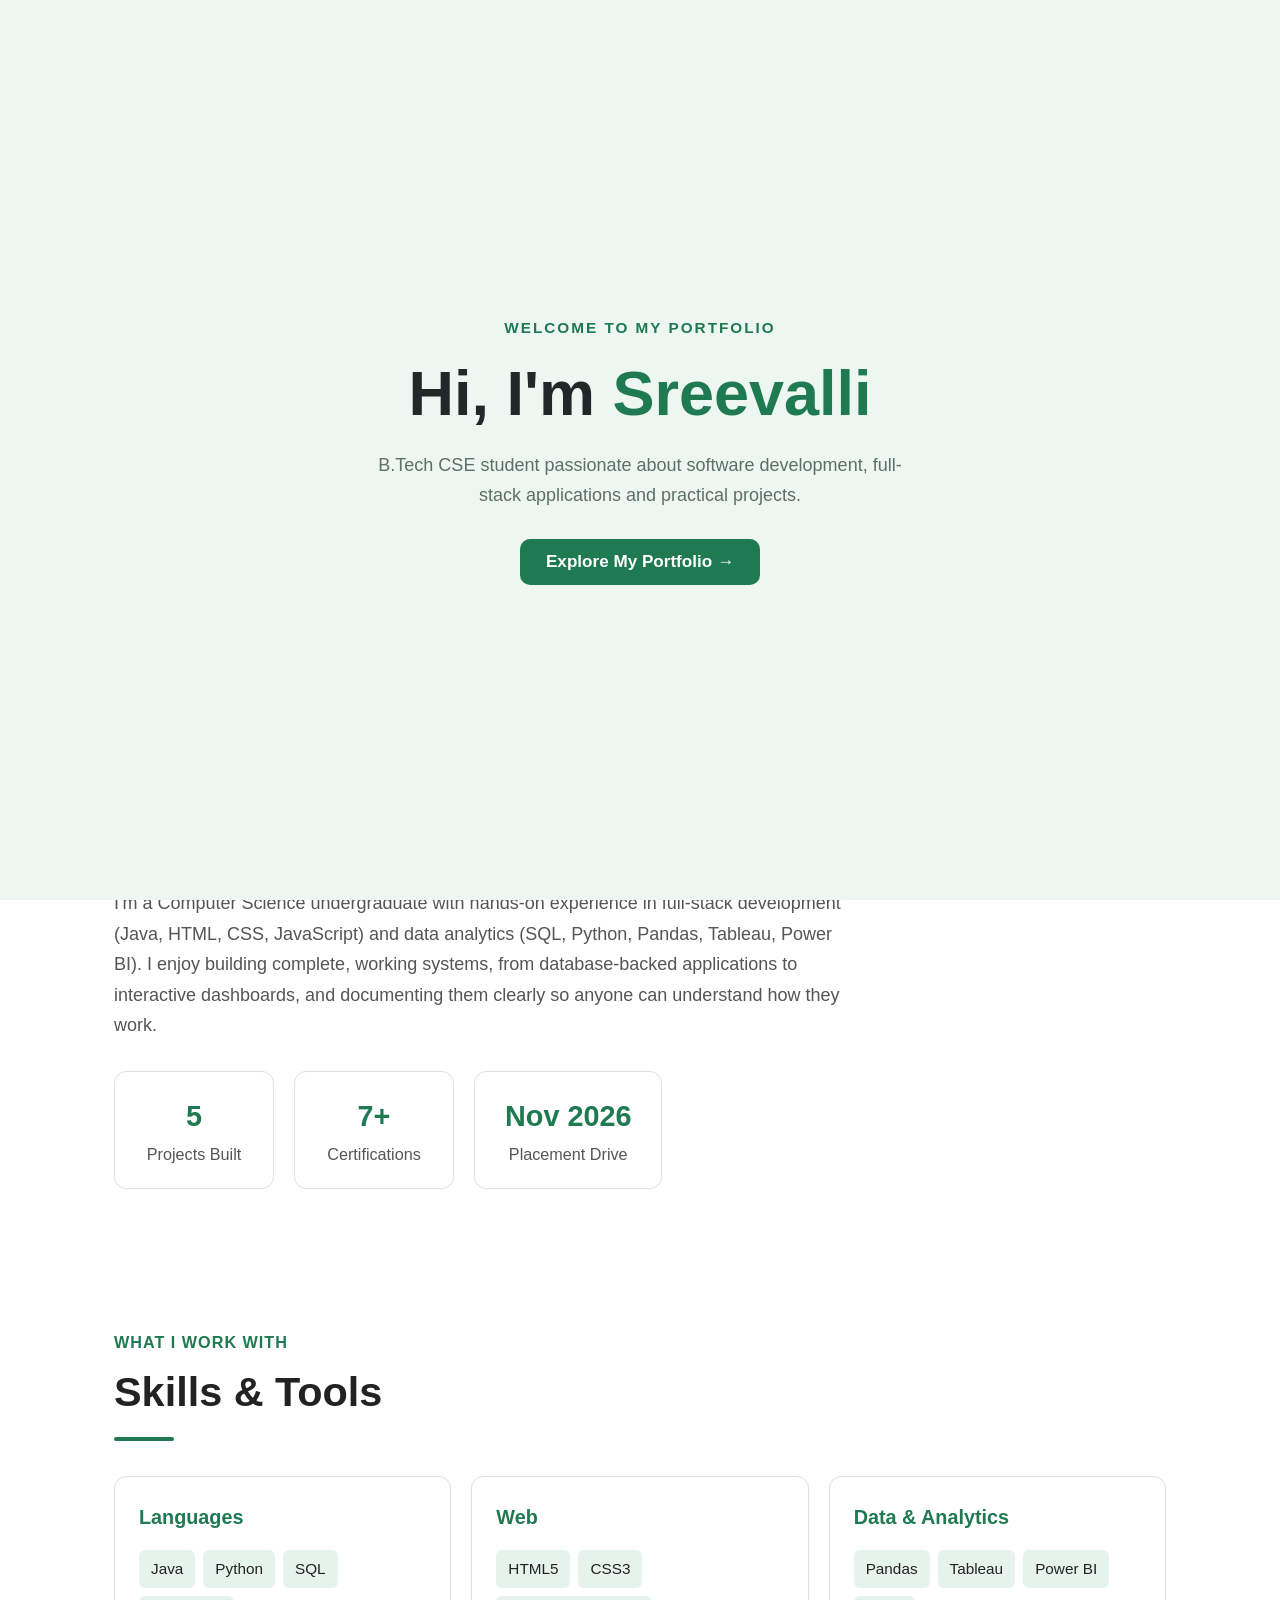
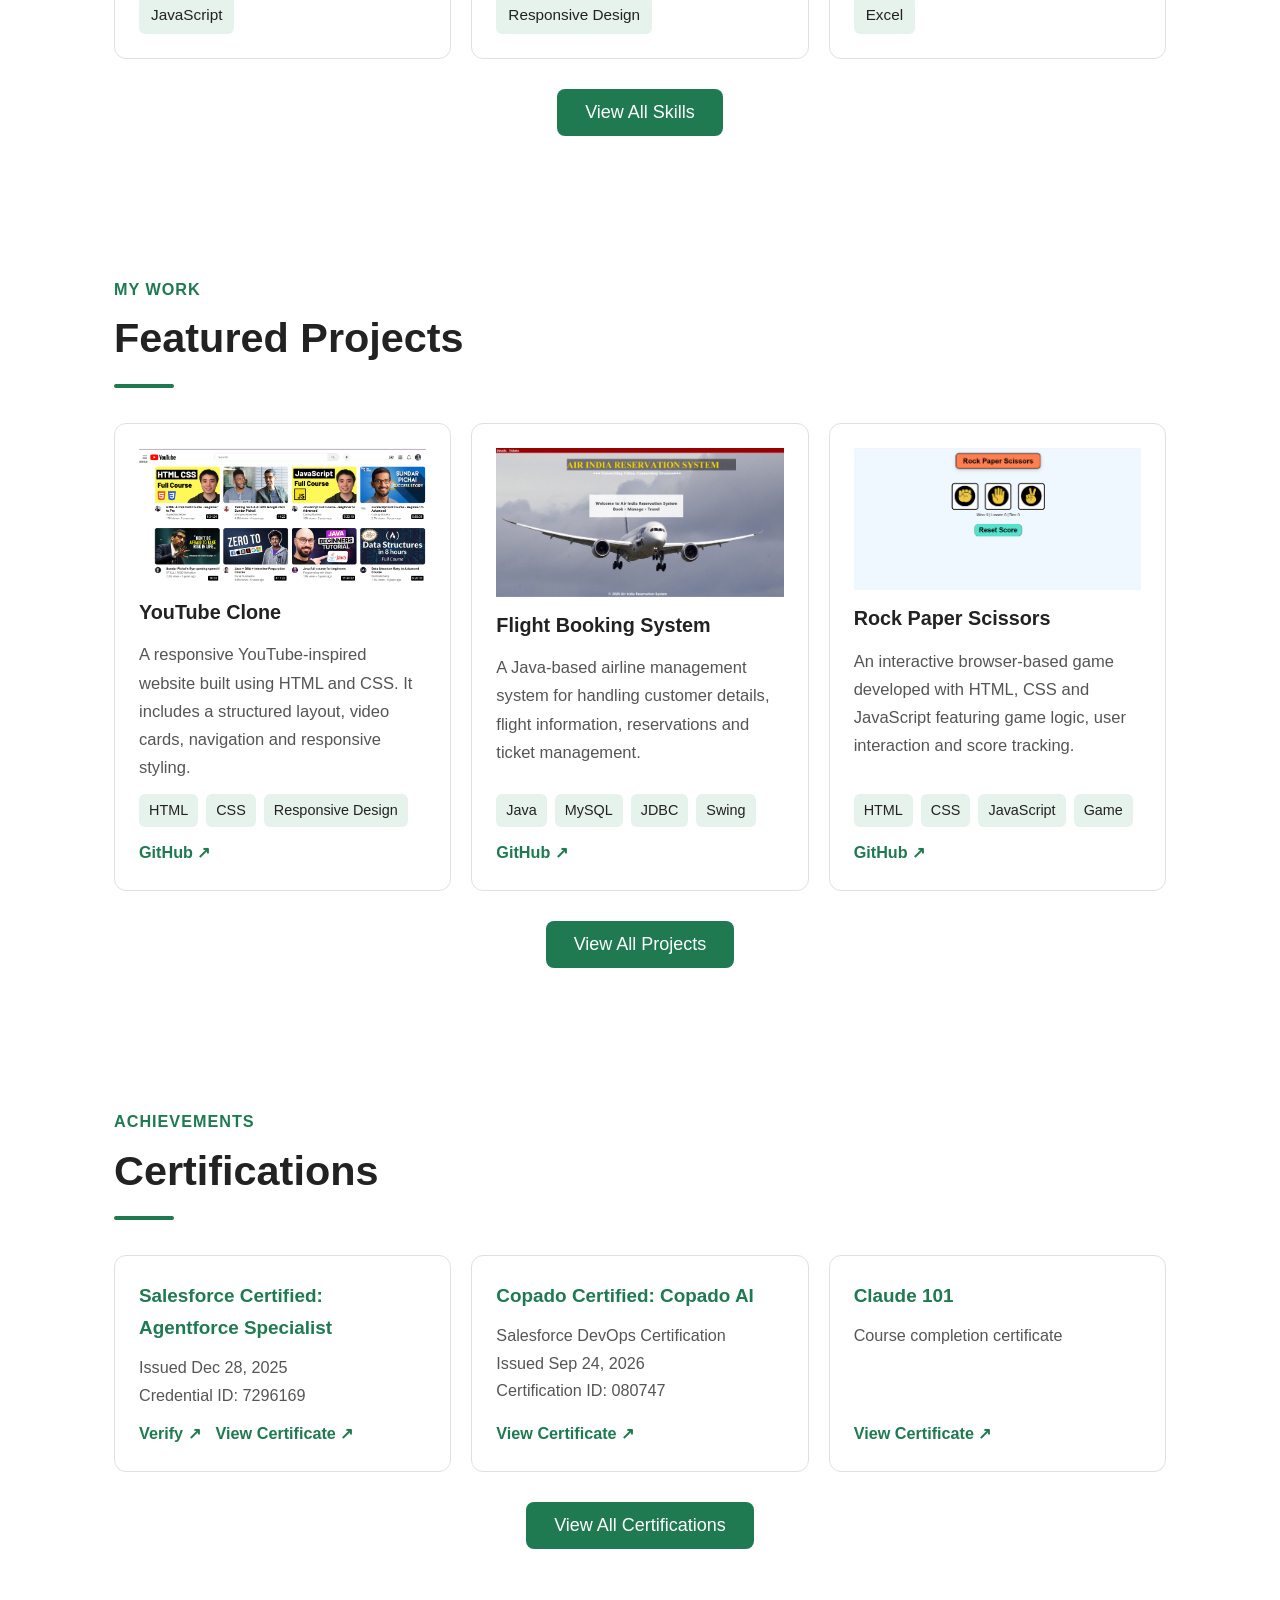
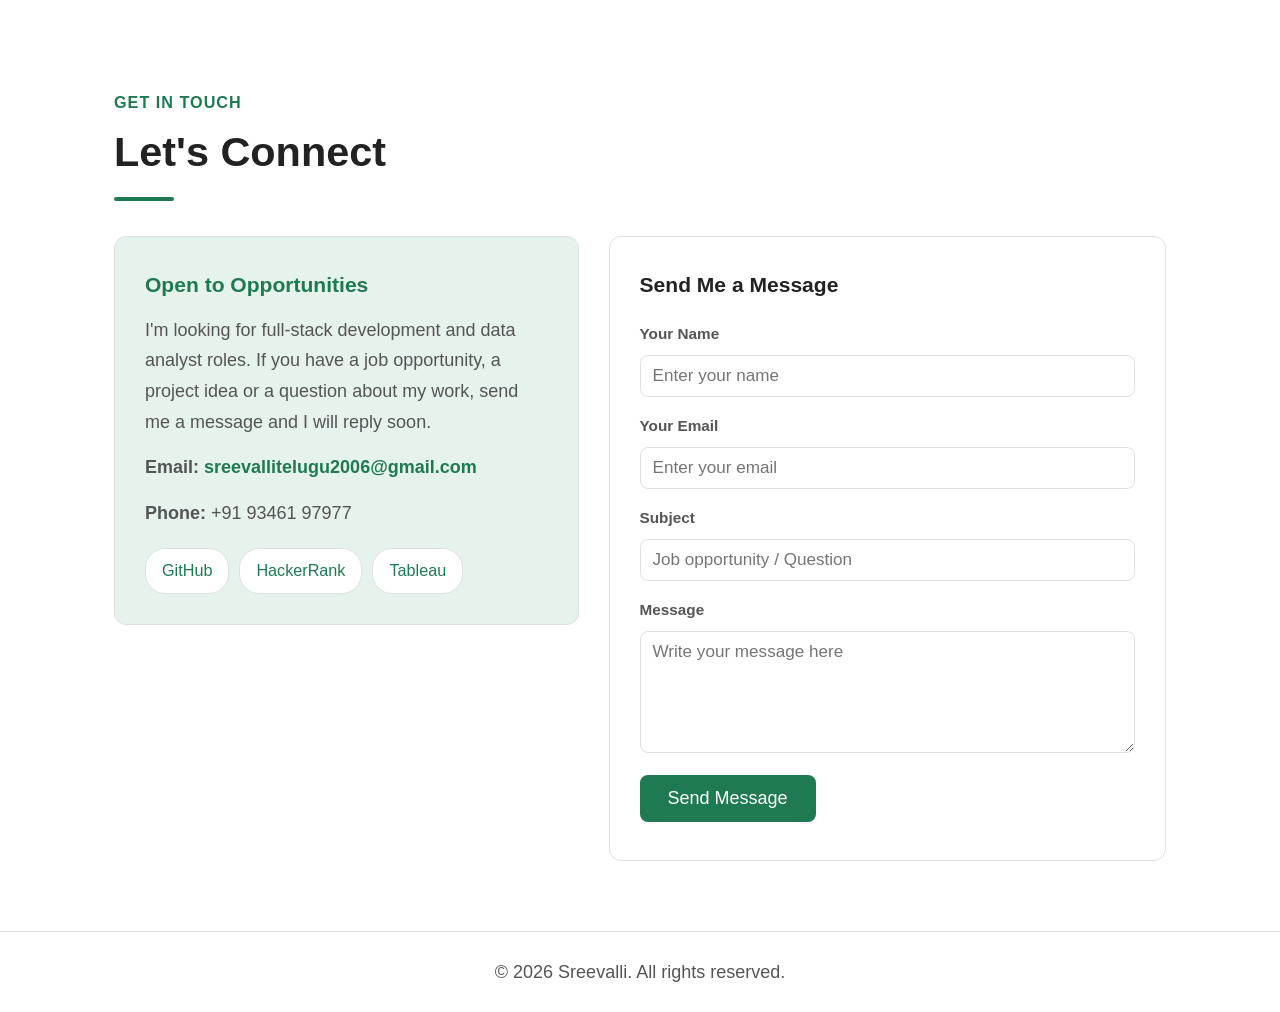
==== commit e08ad2c4: "Add portfolio welcome screen" ====
--- a/index.html
+++ b/index.html
@@ -15,13 +15,32 @@
   <link rel="stylesheet" href="css/contact.css">
   <link rel="stylesheet" href="css/responsive.css">
 </head>
+
 <body>
+
+  <div id="welcomeScreen">
+    <div class="welcome-content">
+      <p>WELCOME TO MY PORTFOLIO</p>
+
+      <h1>Hi, I'm <span>Sreevalli</span></h1>
+
+      <p class="welcome-description">
+        B.Tech CSE student passionate about software development,
+        full-stack applications and practical projects.
+      </p>
+
+      <button id="enterPortfolio">
+        Explore My Portfolio →
+      </button>
+    </div>
+  </div>
 
   <div id="progressBar"></div>
 
   <header>
     <nav>
       <div class="logo">Sreevalli</div>
+
       <ul class="nav-links">
         <li><a href="#home">Home</a></li>
         <li><a href="#about">About</a></li>
@@ -49,5 +68,6 @@
   <button id="scrollTopBtn" aria-label="Scroll to top">↑</button>
 
   <script src="script.js"></script>
+
 </body>
 </html>
--- a/css/main.css
+++ b/css/main.css
@@ -253,4 +253,191 @@
   50% {
     opacity: 0;
   }
+}
+#welcomeScreen {
+  position: fixed;
+  inset: 0;
+  z-index: 9999;
+  background: var(--herobg);
+  display: flex;
+  align-items: center;
+  justify-content: center;
+  text-align: center;
+  transition: opacity 0.8s ease, visibility 0.8s ease;
+}
+
+#welcomeScreen.hide {
+  opacity: 0;
+  visibility: hidden;
+  pointer-events: none;
+}
+
+.welcome-content {
+  max-width: 650px;
+  padding: 30px;
+  animation: welcomeUp 0.9s ease both;
+}
+
+.welcome-content > p:first-child {
+  color: var(--accent);
+  font-size: 0.85rem;
+  font-weight: 700;
+  letter-spacing: 2px;
+  margin-bottom: 16px;
+  text-transform: uppercase;
+}
+
+.welcome-content h1 {
+  font-size: 3.5rem;
+  line-height: 1.2;
+  margin-bottom: 18px;
+}
+
+.welcome-content h1 span {
+  color: var(--accent);
+}
+
+.welcome-description {
+  color: var(--muted);
+  font-size: 1.05rem;
+  line-height: 1.7;
+  max-width: 560px;
+  margin: 0 auto 28px;
+}
+
+#enterPortfolio {
+  border: none;
+  background: var(--accent);
+  color: white;
+  padding: 13px 26px;
+  border-radius: 10px;
+  font-size: 0.95rem;
+  font-weight: 600;
+  cursor: pointer;
+  transition: transform 0.25s ease, background 0.25s ease, box-shadow 0.25s ease;
+}
+
+#enterPortfolio:hover {
+  transform: translateY(-3px);
+  background: var(--accent2);
+  box-shadow: 0 10px 25px rgba(31, 122, 82, 0.2);
+}
+
+@keyframes welcomeUp {
+  from {
+    opacity: 0;
+    transform: translateY(30px);
+  }
+
+  to {
+    opacity: 1;
+    transform: translateY(0);
+  }
+}
+
+@media (max-width: 600px) {
+  .welcome-content h1 {
+    font-size: 2.4rem;
+  }
+
+  .welcome-description {
+    font-size: 0.95rem;
+  }
+}
+#welcomeScreen {
+    position: fixed;
+    top: 0;
+    left: 0;
+    width: 100%;
+    height: 100vh;
+    background: #eef6f1;
+    z-index: 10000;
+    display: flex;
+    align-items: center;
+    justify-content: center;
+    text-align: center;
+    opacity: 1;
+    visibility: visible;
+    pointer-events: auto;
+    transition: opacity 0.8s ease, visibility 0.8s ease;
+}
+
+#welcomeScreen.hide {
+    opacity: 0;
+    visibility: hidden;
+    pointer-events: none;
+}
+
+.welcome-content {
+    width: min(650px, 90%);
+    padding: 30px;
+    animation: welcomeAppear 1s ease forwards;
+}
+
+.welcome-content > p:first-child {
+    color: #1f7a52;
+    font-size: 0.85rem;
+    font-weight: 700;
+    letter-spacing: 2px;
+    margin-bottom: 15px;
+}
+
+.welcome-content h1 {
+    font-family: 'Poppins', sans-serif;
+    font-size: 3.5rem;
+    line-height: 1.2;
+    color: #1f2a28;
+    margin-bottom: 18px;
+}
+
+.welcome-content h1 span {
+    color: #1f7a52;
+}
+
+.welcome-description {
+    color: #5c6f68;
+    font-size: 1rem;
+    line-height: 1.7;
+    max-width: 550px;
+    margin: 0 auto 28px;
+}
+
+#enterPortfolio {
+    background: #1f7a52;
+    color: white;
+    border: none;
+    padding: 13px 26px;
+    border-radius: 10px;
+    font-size: 0.95rem;
+    font-weight: 600;
+    cursor: pointer;
+    transition: all 0.3s ease;
+}
+
+#enterPortfolio:hover {
+    background: #3fae7d;
+    transform: translateY(-3px);
+    box-shadow: 0 10px 25px rgba(31, 122, 82, 0.2);
+}
+
+@keyframes welcomeAppear {
+    from {
+        opacity: 0;
+        transform: translateY(30px);
+    }
+
+    to {
+        opacity: 1;
+        transform: translateY(0);
+    }
+}
+
+@media (max-width: 600px) {
+    .welcome-content h1 {
+        font-size: 2.5rem;
+    }
+
+    .welcome-description {
+        font-size: 0.9rem;
+    }
 }
